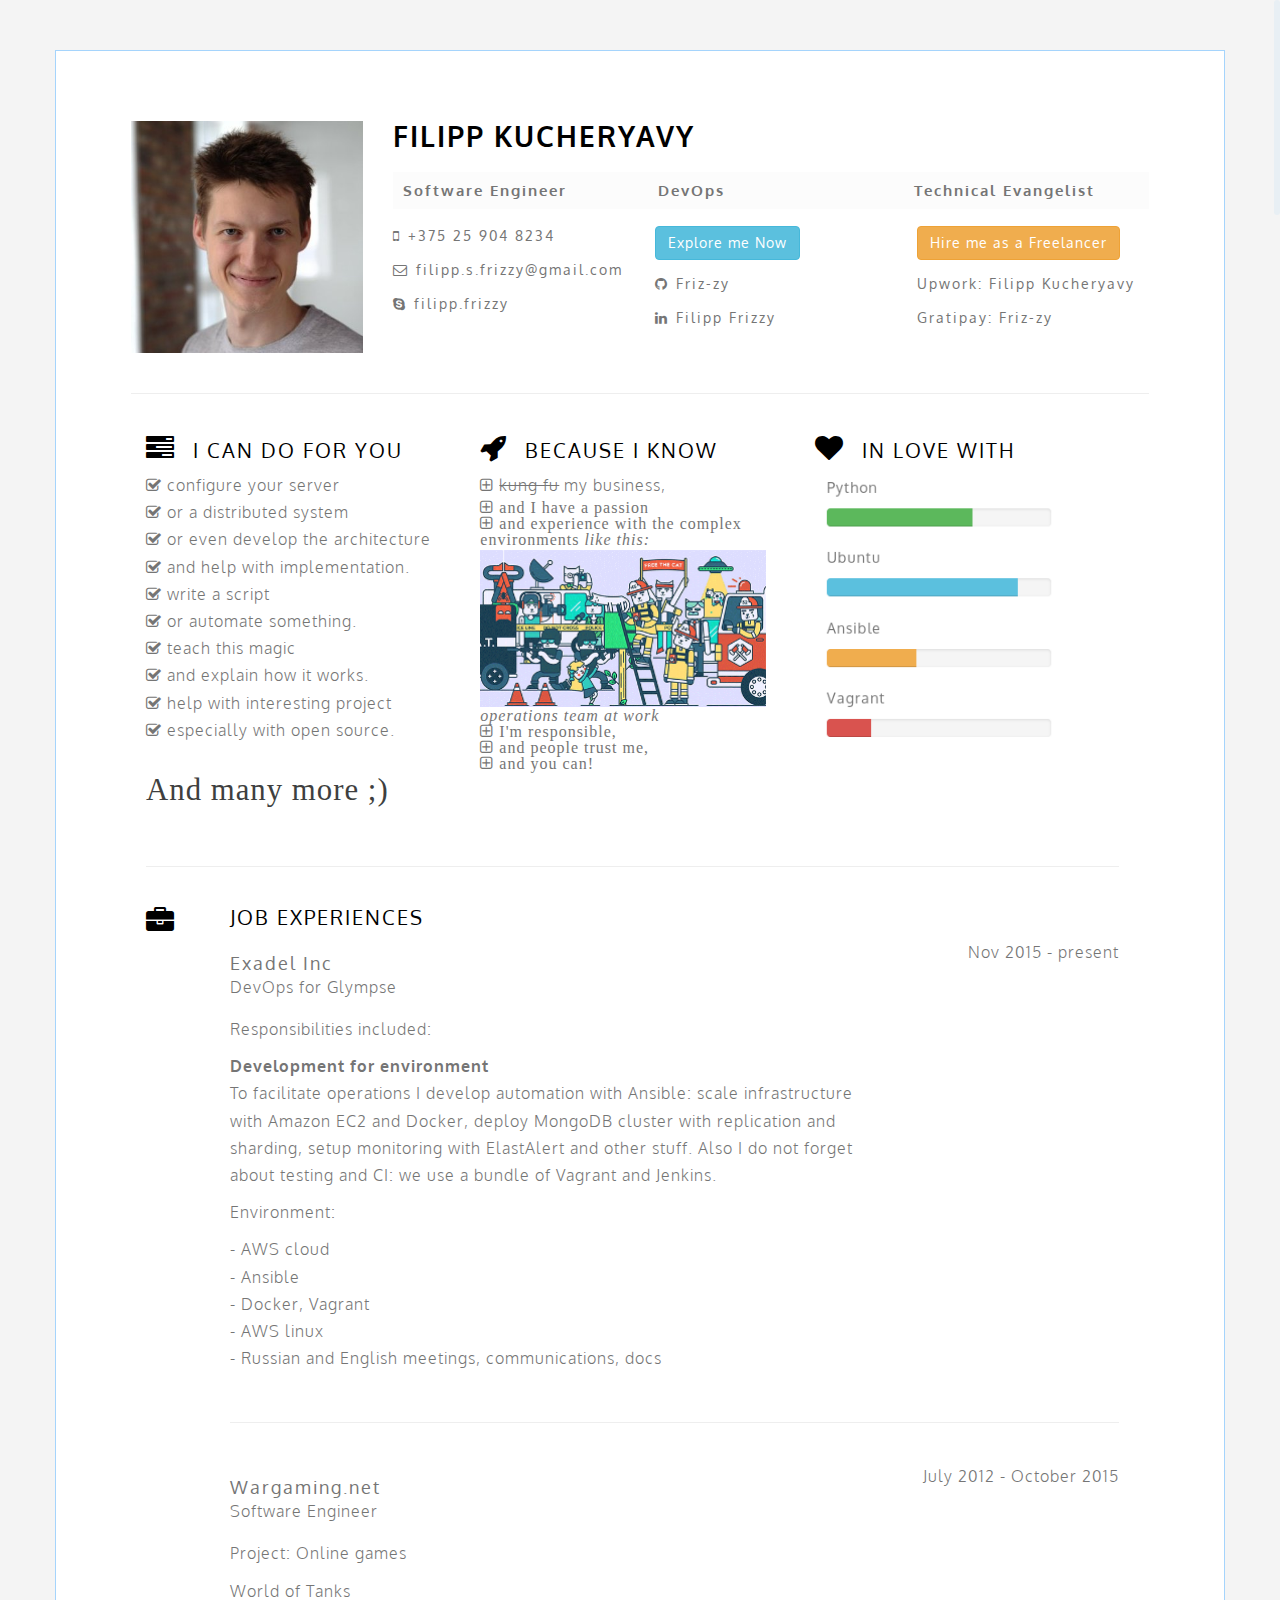
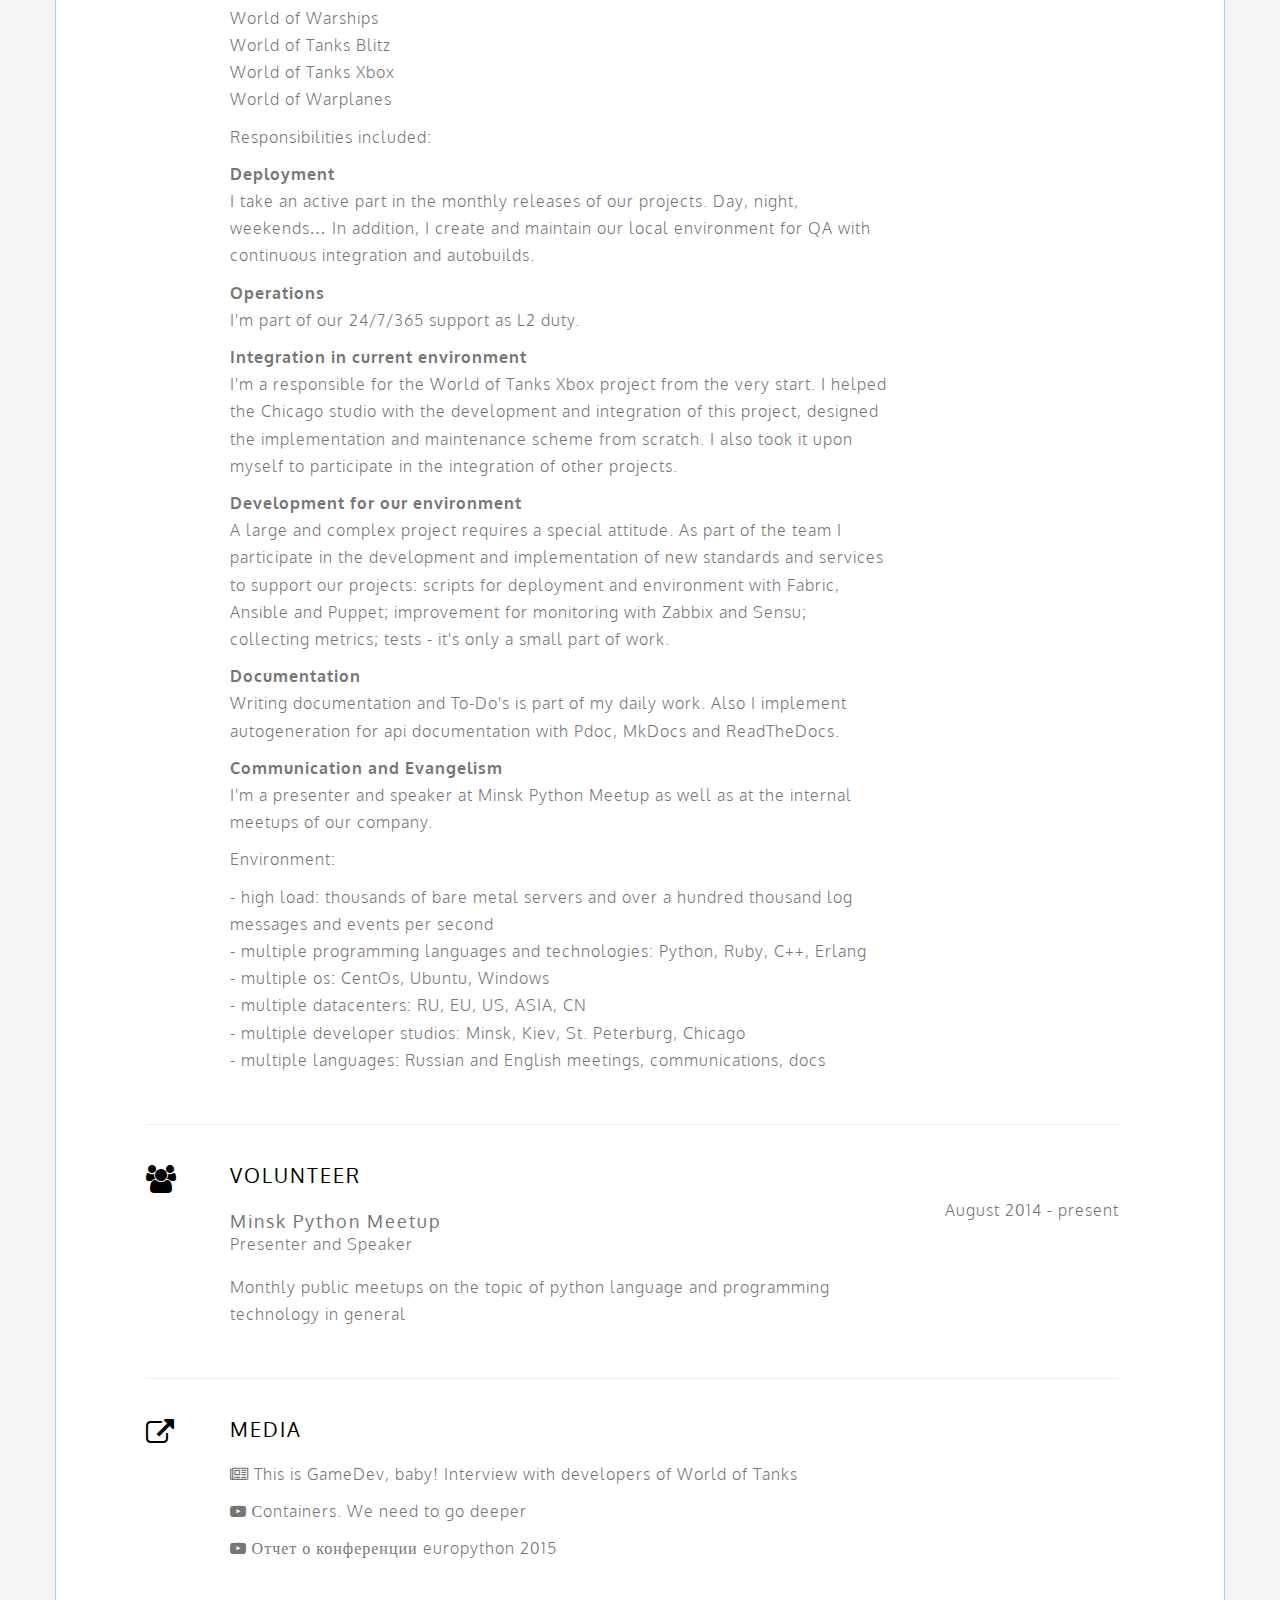
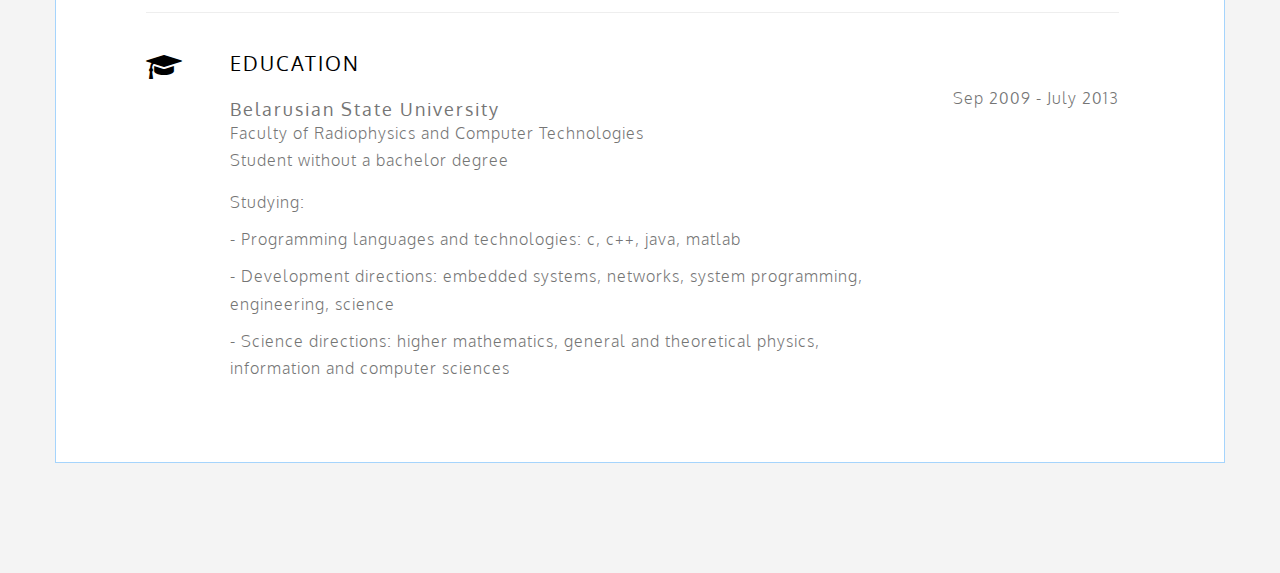
==== frizzy.info/pdf.html @ 8bf0781c "add src for cv-site" ====
<!DOCTYPE html>
<html lang="">


<head>
    <meta charset="UTF-8">
    <meta name="viewport" content="width=device-width, initial-scale=1.0">

    <!-- ===========================
    THEME INFO
    =========================== -->
    <meta name="description" content="Filipp Kucheryavy - DevOps - CV">
    <meta name="keywords" content="devops, software engineer, python, ansible, ubuntu, Filipp Kucheryavy, Filipp Frizzy">
    <meta name="author" content="Filipp Kucheryavy">

    <!-- ===========================
    SITE TITLE
    =========================== -->
    <title>Filipp Kucheryavy - DevOps</title>

    <!-- ===========================
    FAVICONS
    =========================== -->
    <link rel="icon" href="img/favicon.png">

    <!-- ===========================
    STYLESHEETS
    =========================== -->
    <link rel="stylesheet" href="css/bootstrap.min.css">
    <link rel="stylesheet" href="css/style.css">
    <link rel="stylesheet" href="css/responsive.css">

    <!-- ===========================
    FONT & ICONS
    =========================== -->
    <link href='https://fonts.googleapis.com/css?family=Oxygen' rel='stylesheet' type='text/css'>
    <link href="https://maxcdn.bootstrapcdn.com/font-awesome/4.2.0/css/font-awesome.min.css" rel="stylesheet">


    <!--[if IE]>
        <script src="https://cdn.jsdelivr.net/html5shiv/3.7.2/html5shiv.min.js"></script>
        <script src="https://cdn.jsdelivr.net/respond/1.4.2/respond.min.js"></script>
    <![endif]-->
</head>

<body>
    <div class="container">
        <!-- ===========================
        HEADER
        ============================ -->
        <div id="header" class="row">
            <div class="col-sm-3">
                <img src="img/filippfrizzy.jpg" alt="">
            </div>
            <!-- photo end-->

            <div class="col-sm-9">
                <div class="cv-title">
                    <div class="row">
                        <div class="col-sm-7">
                            <h1>Filipp Kucheryavy</h1>
                        </div>
                    </div>
                    <h2><div class="row">
                        <div class="col-sm-4">
                            Software Engineer
                        </div><!-- profession 1st col end-->
                        <div class="col-sm-4">
                            DevOps
                        </div><!-- profession 2st col end-->
                        <div class="col-sm-4">
                            Technical Evangelist
                        </div><!-- profession 3st col end-->
                    </div></h2><!-- Profession end-->
                </div><!-- Title end-->

                <!-- ===========================
                SOCIAL & CONTACT
                ============================ -->
                <div class="row">
                    <div class="col-sm-4">
                        <ul class="list-unstyled">
                            <li><span class="social fa fa-mobile-phone"></span>+375 25 904 8234
                            </li>
                            <li><span class="social fa fa-envelope-o"></span>filipp.s.frizzy@gmail.com
                            </li>
                            <li><span class="social fa fa-skype"></span>filipp.frizzy
                            </li>
                        </ul>
                    </div><!-- social 1st col end-->

                    <div class="col-sm-4">
                        <ul class="list-unstyled">
                            <li><a class="btn btn-info">Explore me Now</a></li>
                            <li><span class="social fa fa-github"></span>Friz-zy
                            </li>
                            <li><span class="social fa fa-linkedin"></span>Filipp Frizzy
                            </li>
                        </ul>
                    </div><!-- social 2nd col end-->

                    <div class="col-sm-4">
                        <ul class="list-unstyled">
                            <li><a class="btn btn-warning">Hire me as a Freelancer</a></li>
                            <li>Upwork: Filipp Kucheryavy
                            </li>
                            <li>Gratipay: Friz-zy
                            </li>
                        </ul>
                    </div><!-- social 3rd col end-->
                </div><!-- header social end-->
            </div><!-- header right end-->
        </div><!-- header end-->

        <hr class="firsthr">

        <!-- ===========================
        BODY
        ============================ -->
        <div class="col-md-12 mainleft">
            <div id="statement" class="row mobmid">

                <div class="col-sm-4">
                    <h3><span class="secicon fa fa-tasks"></span> I can do for You</h3>
                    <p><span class="fa fa-check-square-o"></span> configure your server<br>
                       <span class="fa fa-check-square-o"></span> or a distributed system<br>
                       <span class="fa fa-check-square-o"></span> or even develop the architecture<br>
                       <span class="fa fa-check-square-o"></span> and help with implementation.<br>
                       <span class="fa fa-check-square-o"></span> write a script<br>
                       <span class="fa fa-check-square-o"></span> or automate something.<br>
                       <span class="fa fa-check-square-o"></span> teach this magic<br>
                       <span class="fa fa-check-square-o"></span> and explain how it works.<br>
                       <span class="fa fa-check-square-o"></span> help with interesting project<br>
                       <span class="fa fa-check-square-o"></span> especially with open source.<br>
                    </p>

                    <p class="signature">And many more ;)</p>
                </div><!--info end-->
                <div class="col-sm-4">
                    <h3><span class="secicon fa fa-rocket"></span> Because I know</h3>
                    <p><span class="fa fa-plus-square-o"></span> <s>kung fu</s> my business,<br>
                    <span class="fa fa-plus-square-o"> and I have a passion<br>
                    <span class="fa fa-plus-square-o"> and experience with the
                    complex environments <i>like this:</i><br>
                    <img src="img/support.png" height="160" alt="superhero"><br>
                    <i>operations team at work</i><br>
                    <span class="fa fa-plus-square-o"></span> I'm responsible,<br>
                    <span class="fa fa-plus-square-o"></span> and people trust me,<br>
                    <span class="fa fa-plus-square-o"></span> and you can!</p>

                </div><!--strengths end-->

                <div class="col-md-4 mainright">
                <div class="row">

                    <div class="col-sm-11 col-md-10">
                        <h3 class="mobmid"><span class="secicon fa fa-heart"></span> In love with</h3>
                        <img src="img/love.png">
                    </div><!--info end-->
                </div><!--tech skills end-->
                </div><!--right end-->
            </div><!--personal statement end-->

            <hr>

            <!-- ===========================
            JOB EXPERIENCES
            ============================ -->
            <div id="job" class="row mobmid">
                <div class="col-sm-1">
                    <span class="secicon fa fa-briefcase"></span>
                </div><!--icon end-->

                <div class="col-sm-11">
                    <h3>Job Experiences</h3>

                    <div class="row">
                        <div class="col-md-9">
                            <h4>Exadel Inc</h4>
                            <p class="sub">DevOps for Glympse</p>

                                <p>Responsibilities included:</p>

                                <p>
                                    <b>Development for environment</b><br>
                                    To facilitate operations I develop automation with Ansible: scale infrastructure with Amazon EC2 and Docker, deploy MongoDB cluster with replication and sharding, setup monitoring with ElastAlert and other stuff. Also I do not forget about testing and CI: we use a bundle of Vagrant and Jenkins.
                                </p>

                                <p>Environment:</p>
                                <p>
                                    - AWS cloud<br>
                                    - Ansible<br>
                                    - Docker, Vagrant<br>
                                    - AWS linux<br>
                                    - Russian and English meetings, communications, docs<br>
                                </p>
                        </div>

                        <div class="year col-md-3">
                            <p>Nov 2015 - present</p>
                        </div>
                    </div><!--Job 1 end-->
                    
                    <hr>
                    
                    <div class="row">
                        <div class="col-md-9">
                            <h4>Wargaming.net</h4>
                            <p class="sub">Software Engineer</p>

                            <p>Project: Online games</p>
                                <p>
                                    World of Tanks<br>
                                    World of Warships<br>
                                    World of Tanks Blitz<br>
                                    World of Tanks Xbox<br>
                                    World of Warplanes<br>
                                </p>

                                <p>Responsibilities included:</p>
                                <p>
                                    <b>Deployment</b><br>
                                    I take an active part in the monthly releases of our projects. Day, night, weekends… In addition, I create and maintain our local environment for QA with continuous integration and autobuilds.
                                </p>
                                <p>
                                    <b>Operations</b><br>
                                    I'm part of our 24/7/365 support as L2 duty.
                                </p>
                                <p>
                                    <b>Integration in current environment</b><br>
                                    I'm a responsible for the World of Tanks Xbox project from the very start. I helped the Chicago studio with the development and integration of this project, designed the implementation and maintenance scheme from scratch. I also took it upon myself to participate in the integration of other projects.
                                </p>
                                <p>
                                    <b>Development for our environment</b><br>
                                    A large and complex project requires a special attitude. As part of the team I participate in the development and implementation of new standards and services to support our projects: scripts for deployment and environment with Fabric, Ansible and Puppet; improvement for monitoring with Zabbix and Sensu; collecting metrics; tests - it's only a small part of work.
                                </p>
                                <p>
                                    <b>Documentation</b><br>
                                    Writing documentation and To-Do's is part of my daily work. Also I implement autogeneration for api documentation with Pdoc, MkDocs and ReadTheDocs.
                                </p>
                                <p>
                                    <b>Communication and Evangelism</b><br>
                                    I'm a presenter and speaker at Minsk Python Meetup as well as at the internal meetups of our company.
                                </p>

                                <p>Environment:</p>
                                <p>
                                    - high load: thousands of bare metal servers and over a hundred thousand log messages and events per second<br>
                                    - multiple programming languages and technologies: Python, Ruby, C++, Erlang<br>
                                    - multiple os: CentOs, Ubuntu, Windows<br>
                                    - multiple datacenters: RU, EU, US, ASIA, CN<br>
                                    - multiple developer studios: Minsk, Kiev, St. Peterburg, Chicago<br>
                                    - multiple languages: Russian and English meetings, communications, docs<br>
                                </p>
                        </div>

                        <div class="year col-md-3">
                            <p>July 2012 - October 2015</p>
                        </div>
                    </div><!--Job 2 end-->

                </div><!--Job experiences end-->
            </div><!--Job experiences end-->

            <hr>
            
            <div id="volunteer" class="row mobmid">
                <div class="col-sm-1">
                    <span class="secicon fa fa-group"></span>
                </div><!--icon end-->

                <div class="col-sm-11">
                    <h3>Volunteer</h3>

                    <div class="row">
                        <div class="col-md-9">
                            <h4>Minsk Python Meetup</h4>
                            <p class="sub">Presenter and Speaker
                            </p>
                            <p>Monthly public meetups on the topic of python language and programming technology in general</p>
                        </div>

                        <div class="year col-md-3">
                            <p>August 2014 - present</p>
                        </div>
                    </div><!--Volunteer 1 end-->

                </div>
            </div><!--Volunteer end-->

            <hr>
            
            <div id="media" class="row mobmid">
                <div class="col-sm-1">
                    <span class="secicon fa fa-external-link"></span>
                </div><!--icon end-->

                <div class="col-sm-11">
                    <h3>Media</h3>

                    <div class="row">
                        <div class="col-md-9">
                            <p>
                                <p><span class="fa fa-newspaper-o"></span> This is GameDev, baby! Interview with developers of World of Tanks</p>
                                <p><span class="fa fa-youtube-play"></span> Сontainers. We need to go deeper</p>
                                <p><span class="fa fa-youtube-play"></span> Отчет о конференции europython 2015</p>
                            </p>
                        </div>

                    </div><!--Media 1 end-->

                </div>
            </div><!--Media end-->

            <hr>
            
            <div id="education" class="row mobmid">
                <div class="col-sm-1">
                    <span class="secicon fa fa-graduation-cap"></span>
                </div><!--icon end-->

                <div class="col-sm-11">
                    <h3>Education</h3>

                    <div class="row">
                        <div class="col-md-9">
                            <h4>Belarusian State University</h4>
                            <p class="sub">Faculty of Radiophysics and Computer Technologies<br>
                            Student without a bachelor degree</p>
                            <p>Studying:
                                <p>- Programming languages and technologies: c, c++, java, matlab</p>
                                <p>- Development directions: embedded systems, networks, system programming, engineering, science</p>
                                <p>- Science directions: higher mathematics, general and theoretical physics, information and computer sciences</p>
                            </p>
                        </div>

                        <div class="year col-md-3">
                            <p>Sep 2009 - July 2013</p>
                        </div>
                    </div><!--Education & Certification 1 end-->

                </div>
            </div><!--Education & Certifications end-->
            
        </div><!--left end-->
    </div><!--container end-->

    <!-- ===========================
    FOOTER
    =========================== -->


    <!--necessary scripts and plugins-->
    <script src="js/jquery.min.js"></script>
    <script src="js/bootstrap.min.js"></script>
    <script src="js/jquery.nicescroll.min.js"></script>
    <script src="js/evenfly.js"></script>
</body>

</html>
---- frizzy.info/css/style.css ----
body {
    background: #f4f4f4;
    color: #757575;
    font-family: 'Oxygen';
    letter-spacing: 2px;
    padding-bottom: 60px;
}

.container {
    background: #fff;
    padding: 70px 75px;
    margin: 50px auto;
    border: 1px solid #a5d4fc;
}

img {
    max-width: 100%
}

hr {
    margin: 40px 0;
}

h1 {
    font-size: 2em;
    font-weight: bolder;
    text-transform: uppercase;
    color: #000;
    margin: 0;
}

h2 {
    font-size: 1.1em;
    font-weight: bolder;
    background: #fcfcfc;
    padding: 10px;
}

h3 {
    font-size: 1.4em;
    text-transform: uppercase;
    color: #000;
    margin-top: 0;
}

h4 {
    margin: 15px 0 0;
}

p,
a {
    line-height: 1.7em;
    font-weight: lighter;
    letter-spacing: 1px;
    font-size: 16px;
}

br {
    line-height: 1.5em;
}

li {
    padding: 7px 0;
}

.dl-share .btn {
    min-width: 120px;
}

.signature {
    font-family: 'Kristi', cursive;
    color: #3e3f40;
    font-size: 2.2em;
    margin-top: 20px;
}

.social {
    margin-right: 7px;
}

.btn .fa {
    margin-right: 10px;
}

.secicon.fa {
    font-size: 28px;
    color: #000;
    margin-right: 10px;
}

.sub {
    margin-bottom: 15px;
}

.award {
    padding-top: 20px;
}

blockquote {
    font-size: 1em;
    padding: 0 15px;
    margin: 30px 0;
}

.mainleft {
    padding-right: 30px;
}

.testimonials img {
    width: 60px;
    height: 60px;
    border-radius: 50%;
    float: left;
    margin-right: 15px;
    margin-top: -10px;
    border: 1px solid #ededed;
}

.year,
.share {
    text-align: right;
}

footer p,
footer a {
    font-size: 13px;
}
---- frizzy.info/css/responsive.css ----
@media only screen and (max-width: 980px) {
    .dl-share {
        display: none;
    }
    
    .year {
        text-align: left;
    }
}

@media only screen and (max-width: 800px) {
    body {
        padding-bottom: 10px;
    }
    .container {
        margin-top: 10px;
        margin-bottom: 30px;
    }
}

@media only screen and (max-width: 640px) {
    .container {
        padding: 20px;
    }
    h1 {
        margin-top: 20px;
    }
    .propic {
        border-radius: 0;
    }
    .list-unstyled li {
        border-bottom: 1px solid #efefef;
        padding: 15px 0;
    }
    .firsthr {
        visibility: hidden;
    }
    .secicon.fa {
        margin: 10px 0;
    }
    .year,
    .mobmid {
        text-align: center;
    }
}

@media only screen and (width: 480px) {
    footer{
        padding: 0 100px;
    }
}

@media only screen and (max-width: 360px) {
    footer{
        padding: 0 15px;
    }
}
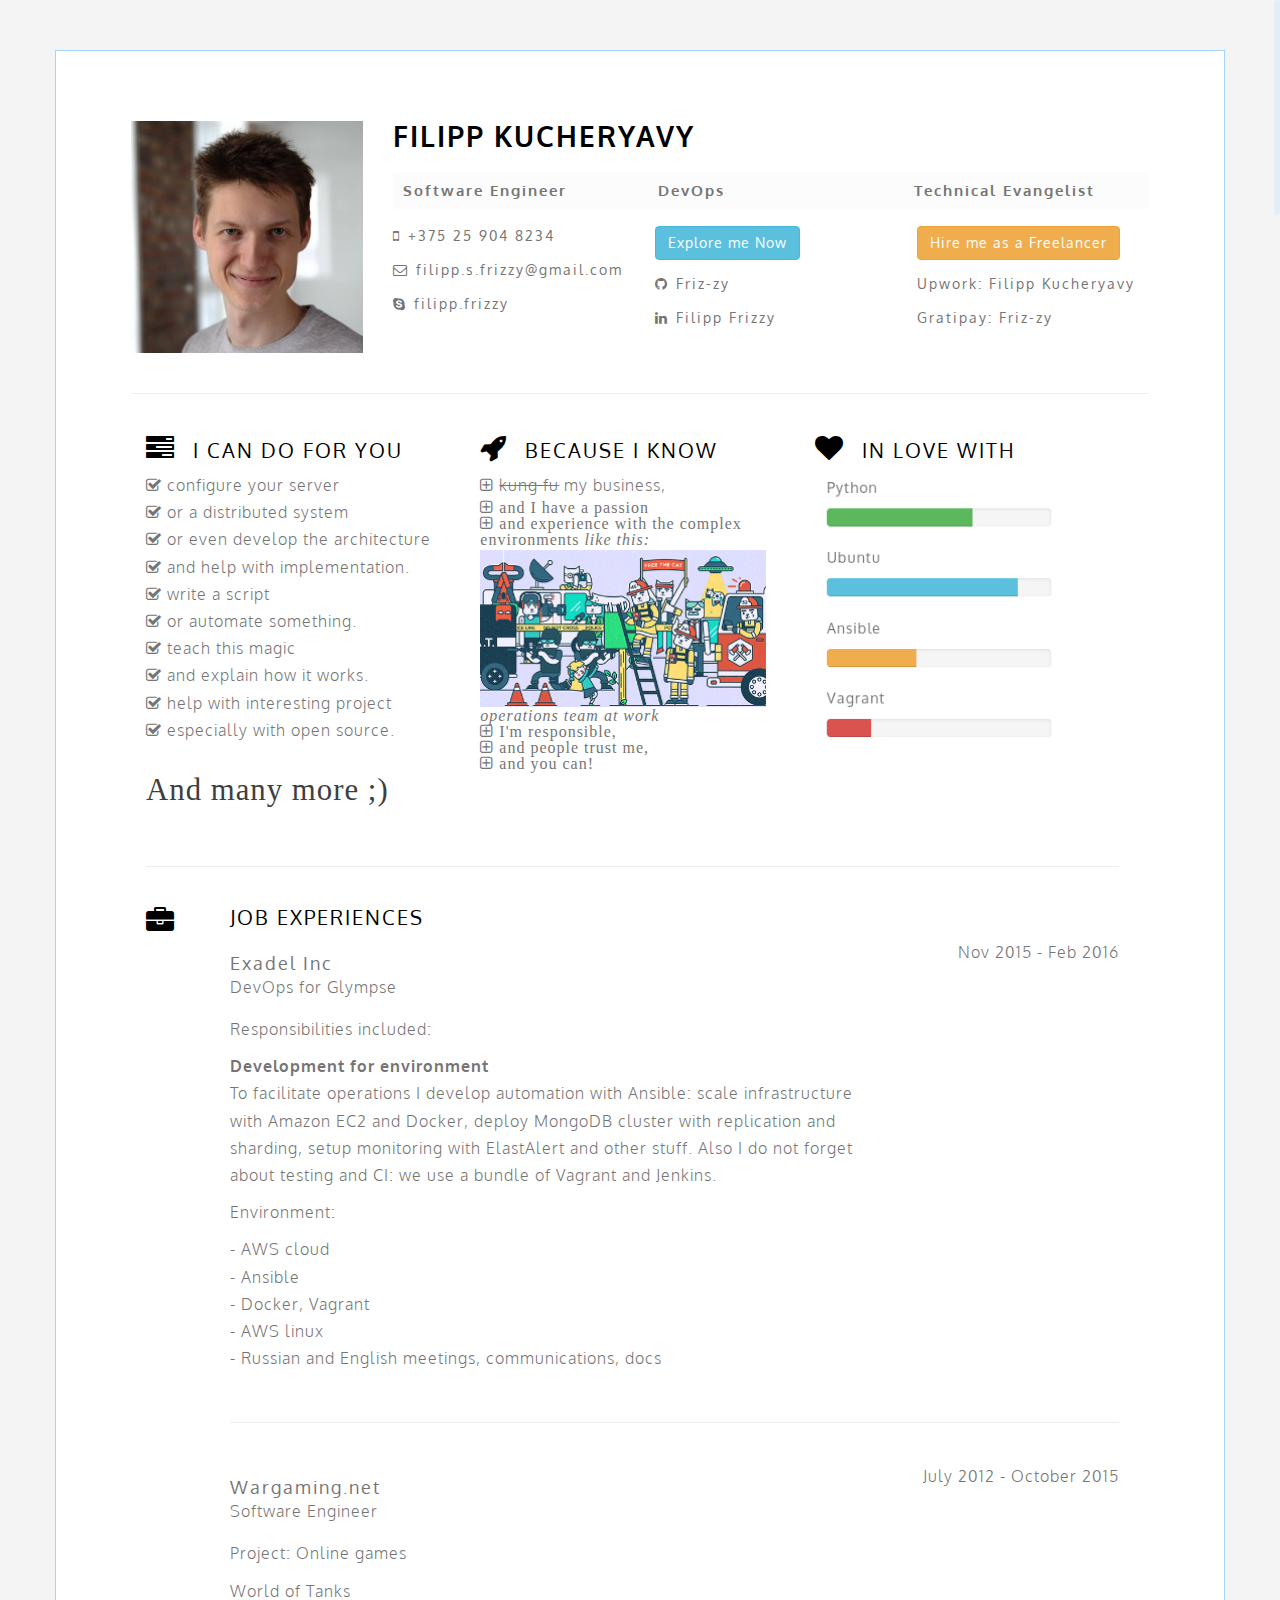
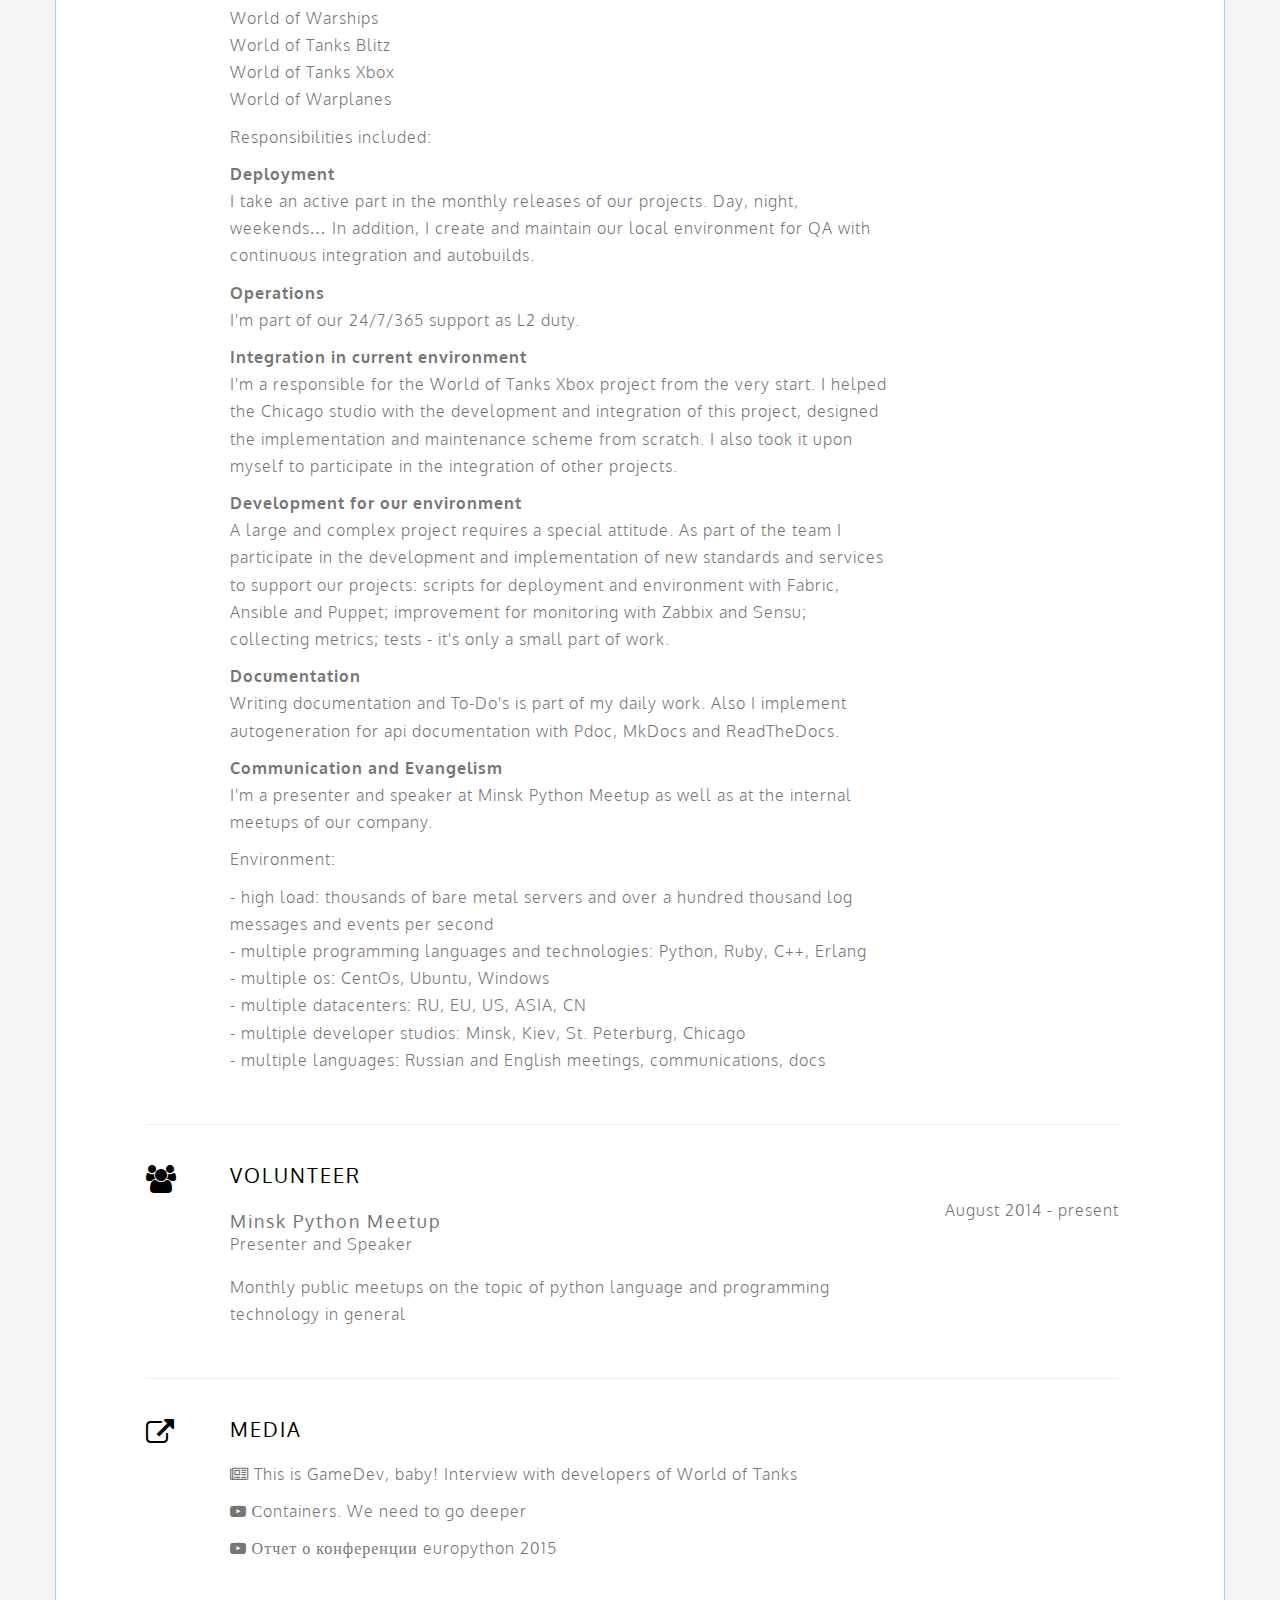
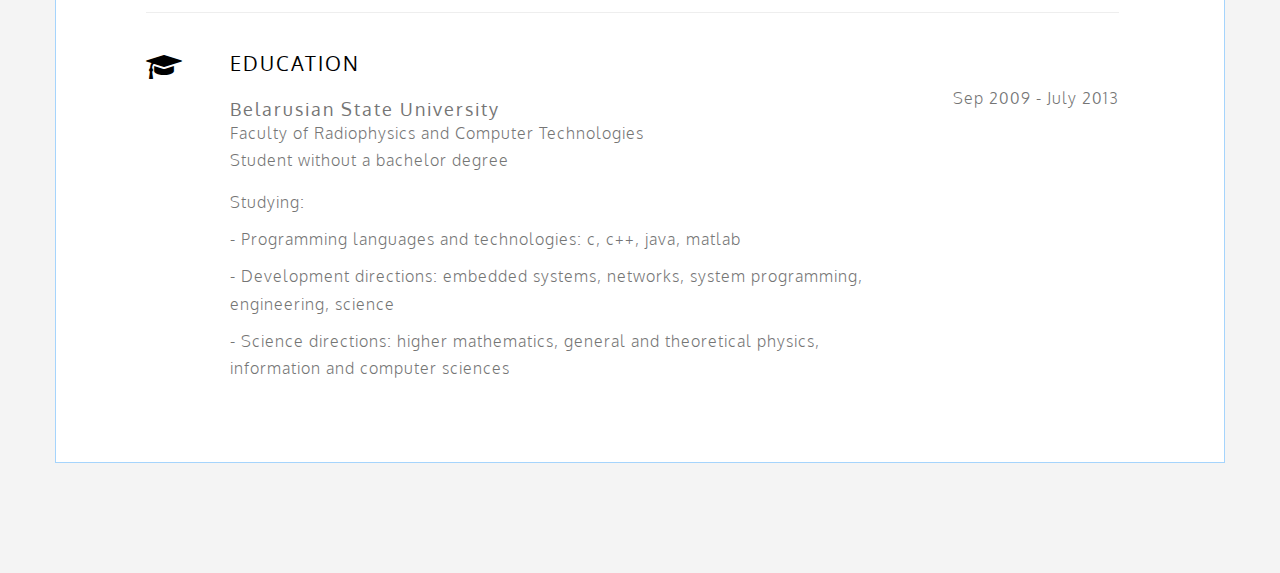
==== commit d7a25fee: "up cv as I leave Exadel" ====
--- a/frizzy.info/pdf.html
+++ b/frizzy.info/pdf.html
@@ -197,7 +197,7 @@
                         </div>
 
                         <div class="year col-md-3">
-                            <p>Nov 2015 - present</p>
+                            <p>Nov 2015 - Feb 2016</p>
                         </div>
                     </div><!--Job 1 end-->
                     
@@ -357,4 +357,4 @@
     <script src="js/evenfly.js"></script>
 </body>
 
-</html>+</html>
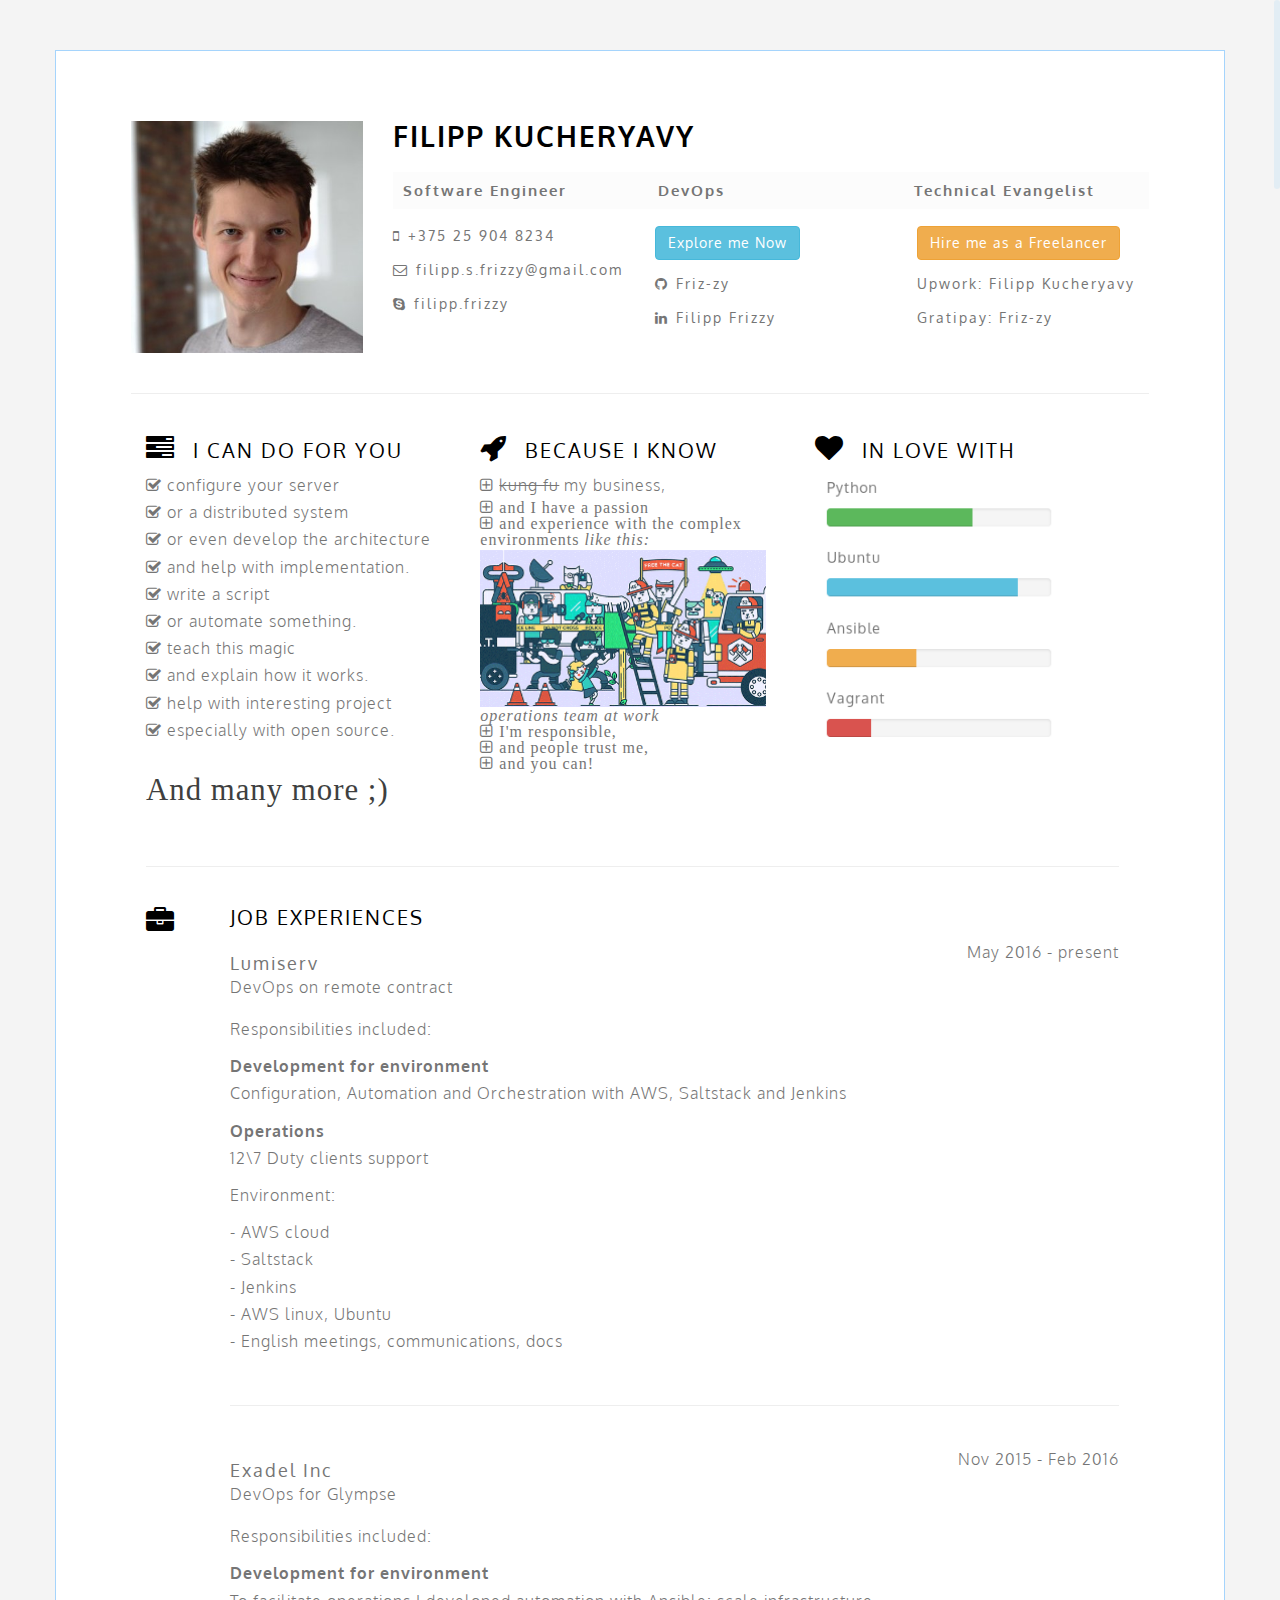
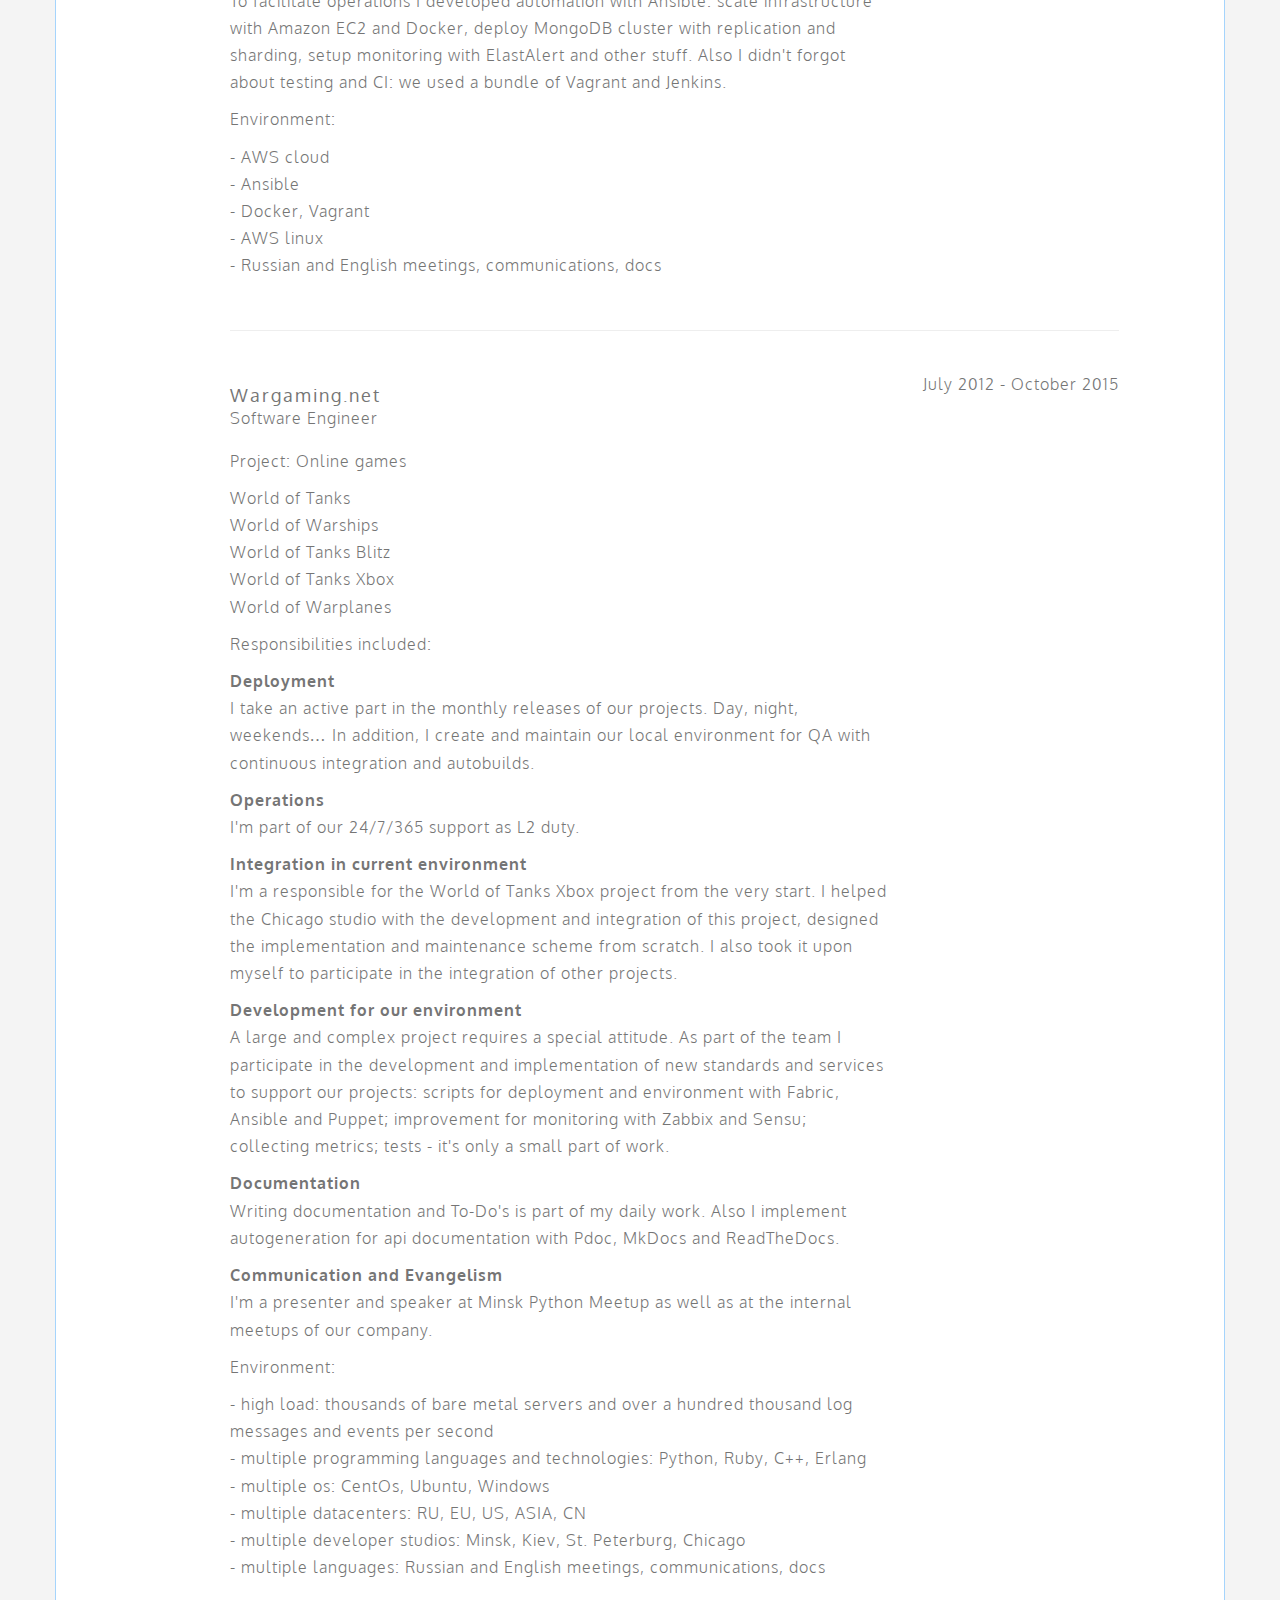
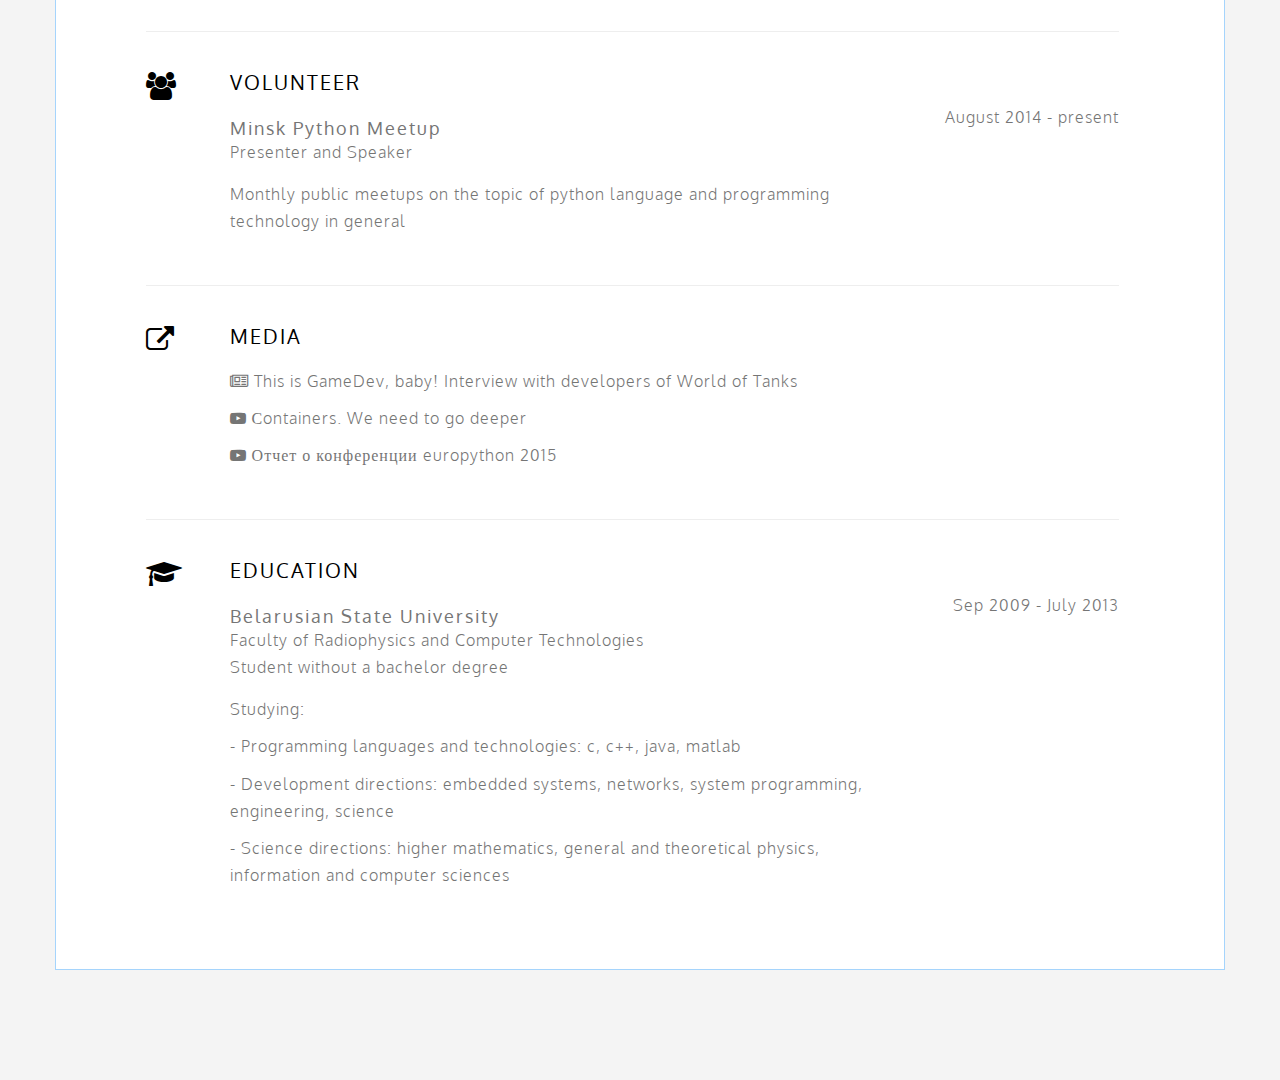
==== commit 5a6c3cb2: "up CV" ====
--- a/frizzy.info/pdf.html
+++ b/frizzy.info/pdf.html
@@ -176,6 +176,37 @@
 
                     <div class="row">
                         <div class="col-md-9">
+                            <h4>Lumiserv</h4>
+                            <p class="sub">DevOps on remote contract</p>
+
+                                <p>Responsibilities included:</p>
+
+                                <p><b>Development for environment</b><br>
+                                Configuration, Automation and Orchestration with AWS, Saltstack and Jenkins
+                                </p>
+                                <p><b>Operations</b><br>
+                                12\7 Duty clients support
+                                </p>
+
+                                <p>Environment:</p>
+                                <p>
+                                    - AWS cloud<br>
+                                    - Saltstack<br>
+                                    - Jenkins<br>
+                                    - AWS linux, Ubuntu<br>
+                                    - English meetings, communications, docs<br>
+                                </p>
+                        </div>
+
+                        <div class="year col-md-3">
+                            <p>May 2016 - present</p>
+                        </div>
+                    </div><!--Job 1 end-->
+
+                    <hr>
+
+                    <div class="row">
+                        <div class="col-md-9">
                             <h4>Exadel Inc</h4>
                             <p class="sub">DevOps for Glympse</p>
 
@@ -183,7 +214,7 @@
 
                                 <p>
                                     <b>Development for environment</b><br>
-                                    To facilitate operations I develop automation with Ansible: scale infrastructure with Amazon EC2 and Docker, deploy MongoDB cluster with replication and sharding, setup monitoring with ElastAlert and other stuff. Also I do not forget about testing and CI: we use a bundle of Vagrant and Jenkins.
+                                    To facilitate operations I developed automation with Ansible: scale infrastructure with Amazon EC2 and Docker, deploy MongoDB cluster with replication and sharding, setup monitoring with ElastAlert and other stuff. Also I didn't forgot about testing and CI: we used a bundle of Vagrant and Jenkins.
                                 </p>
 
                                 <p>Environment:</p>
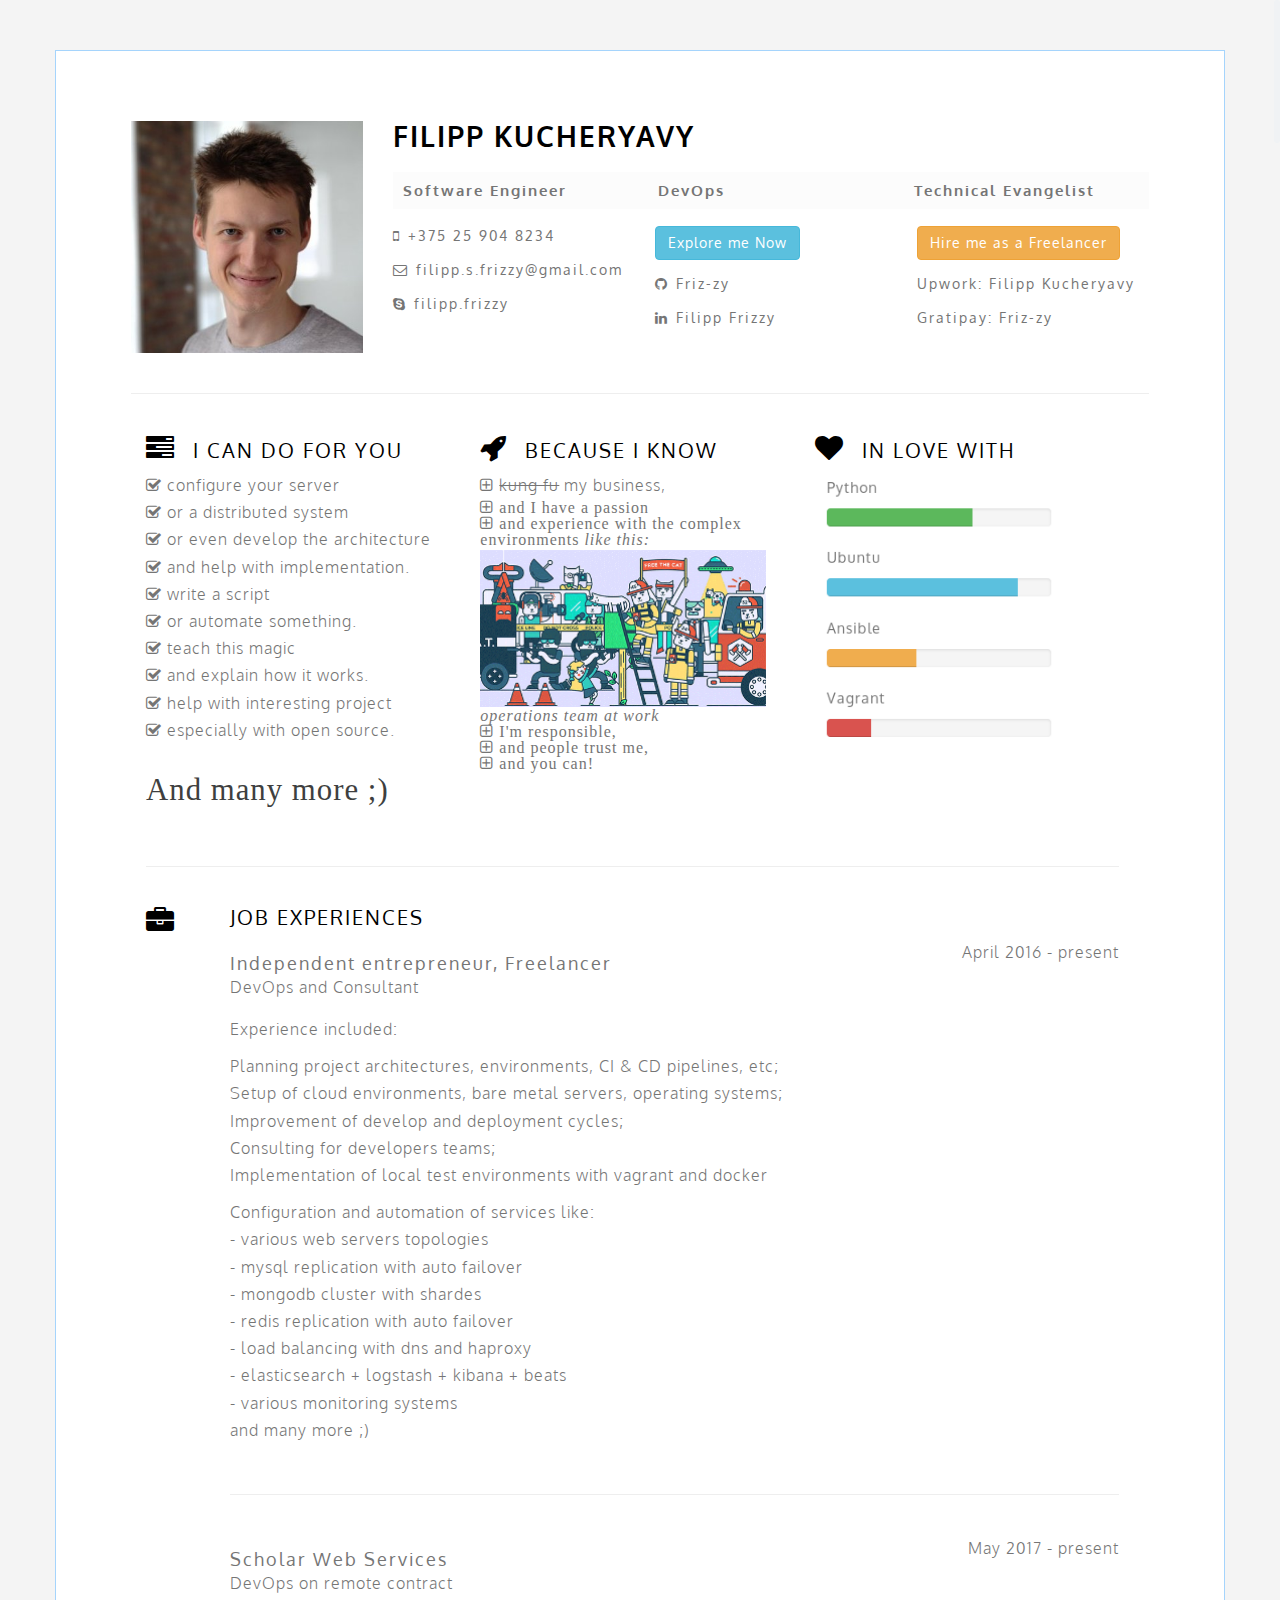
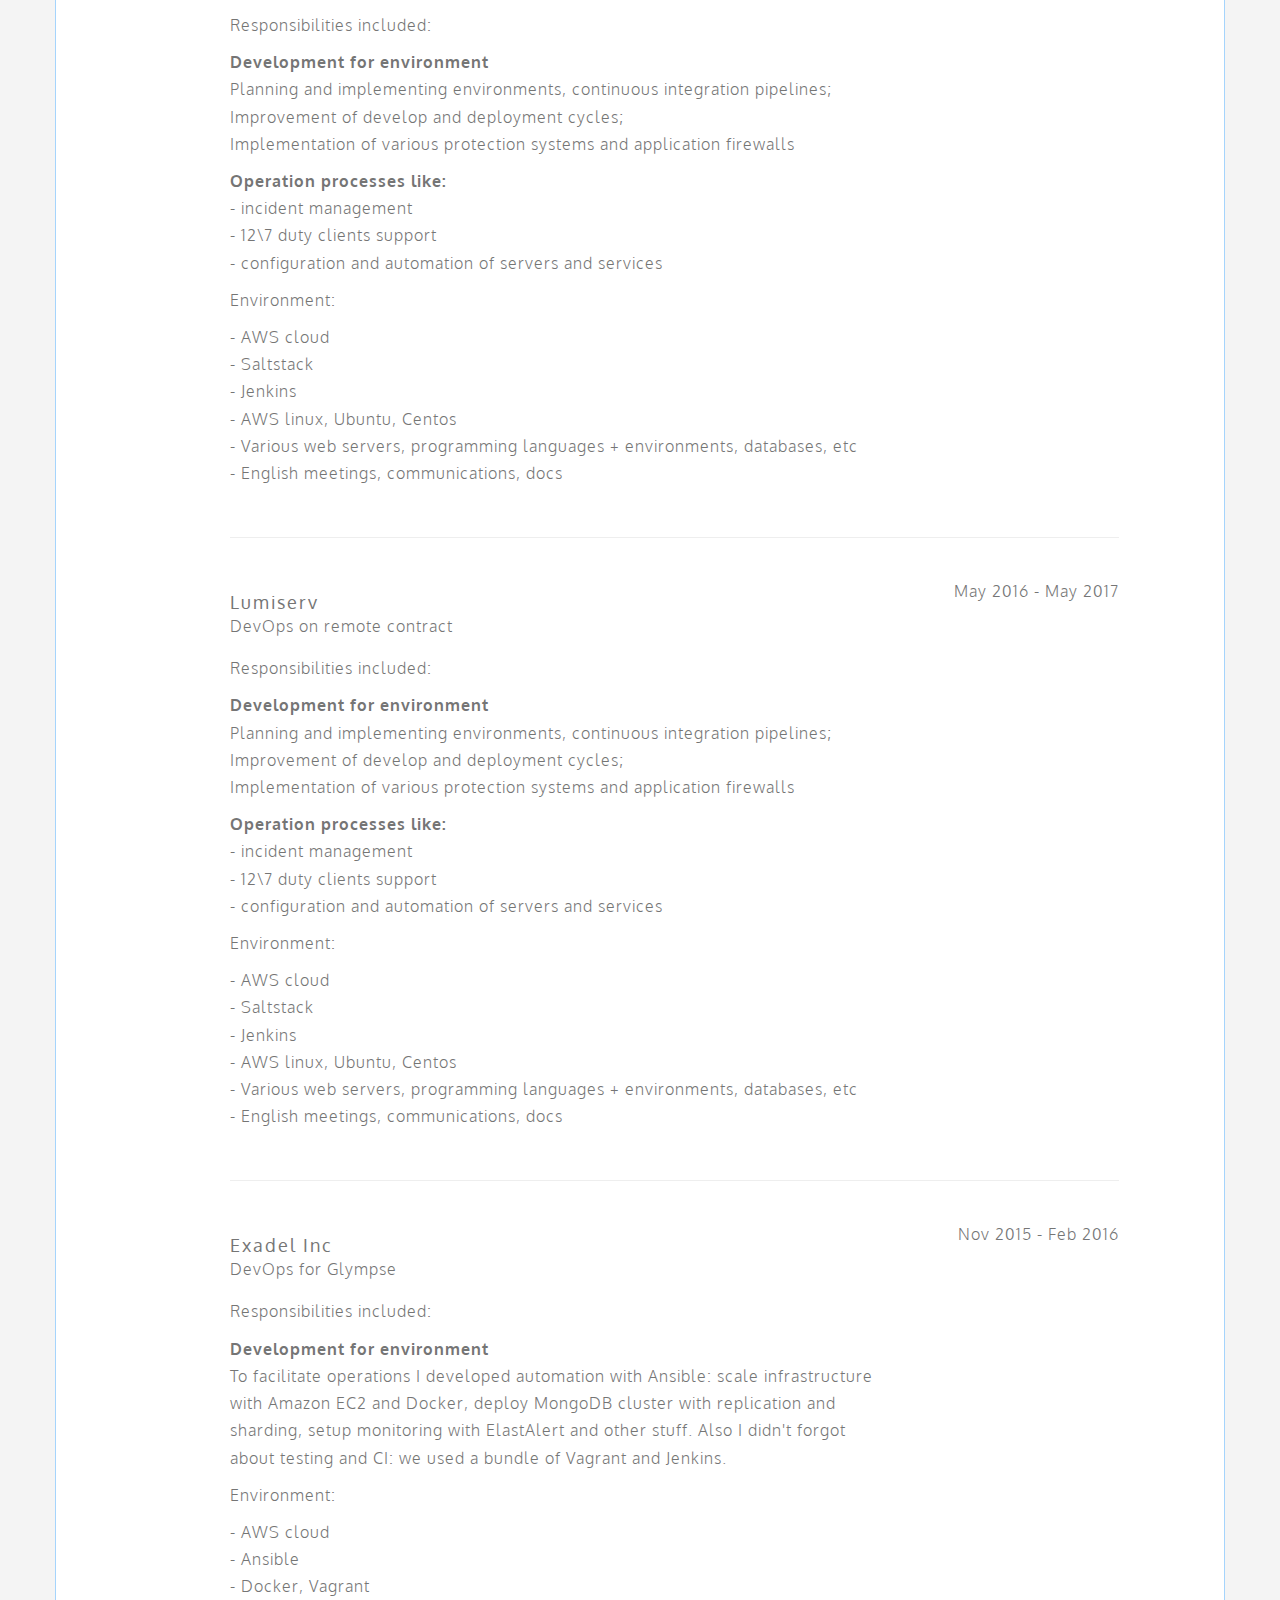
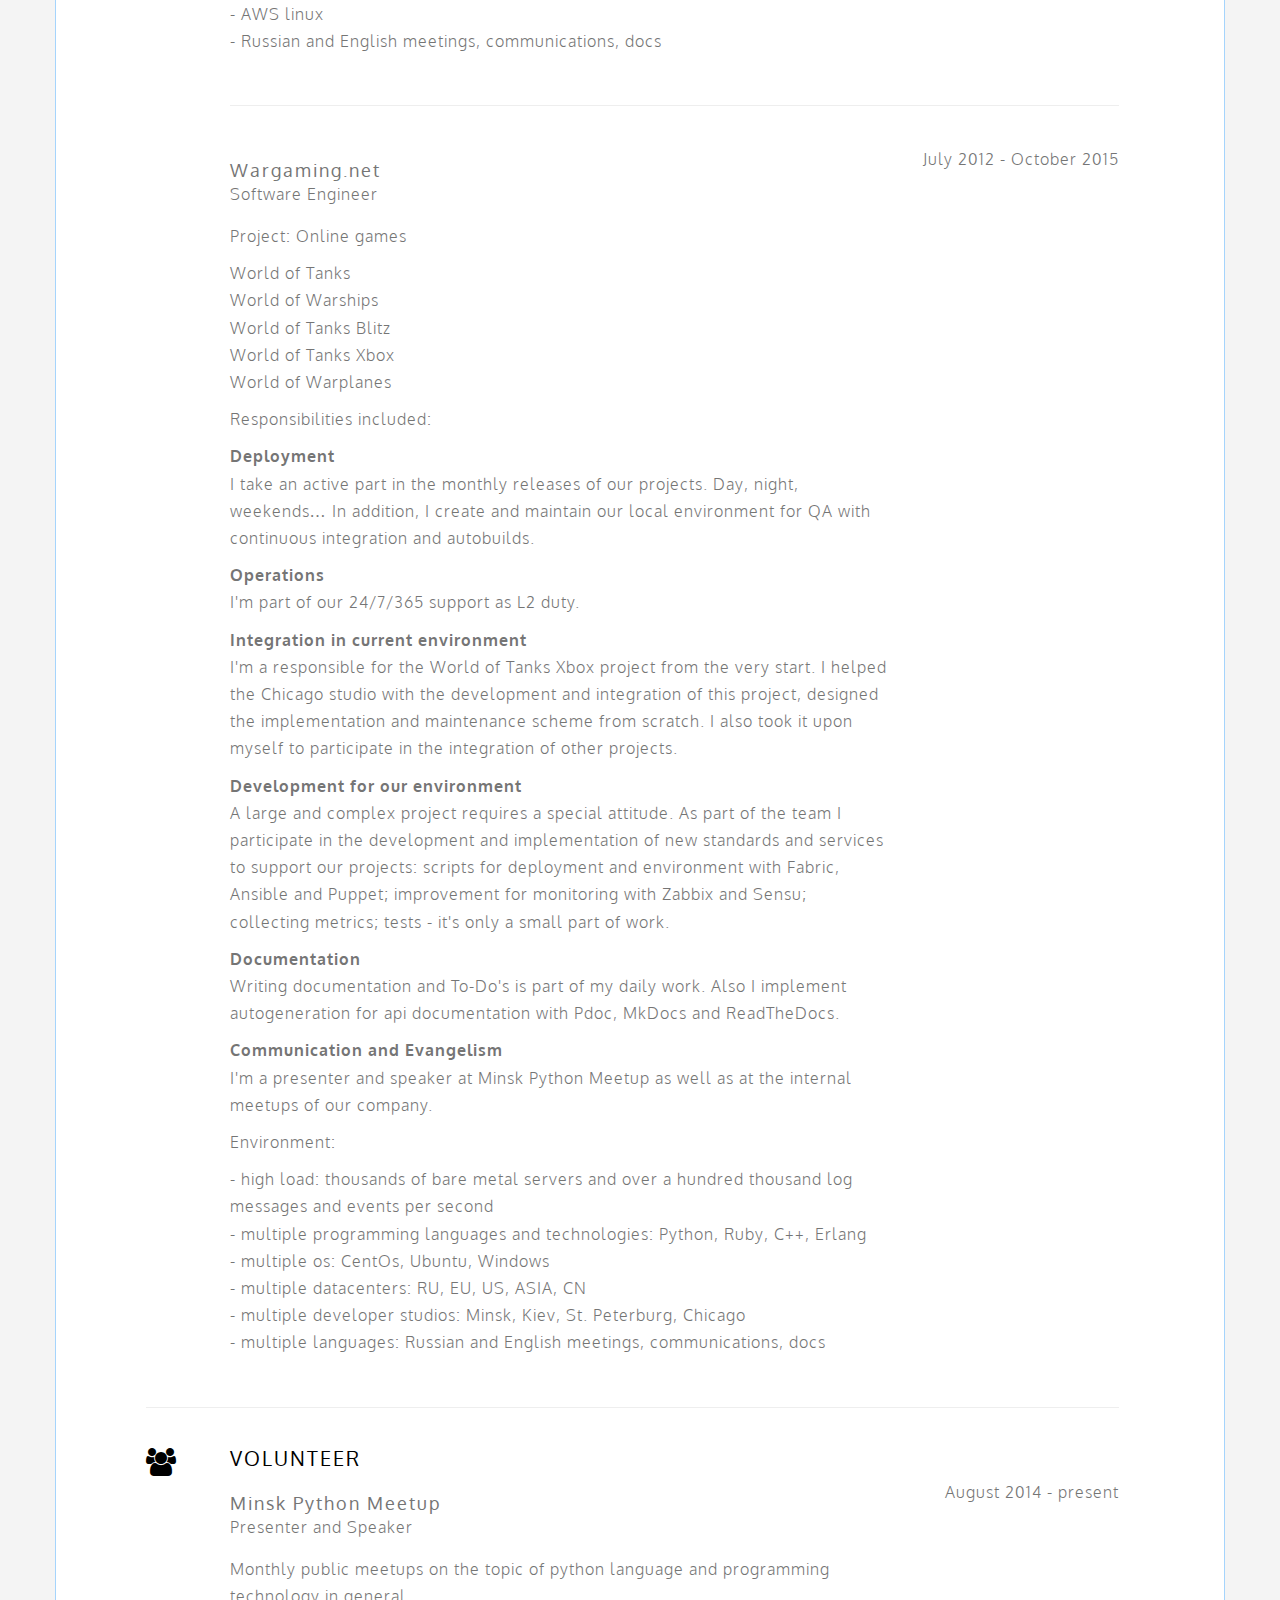
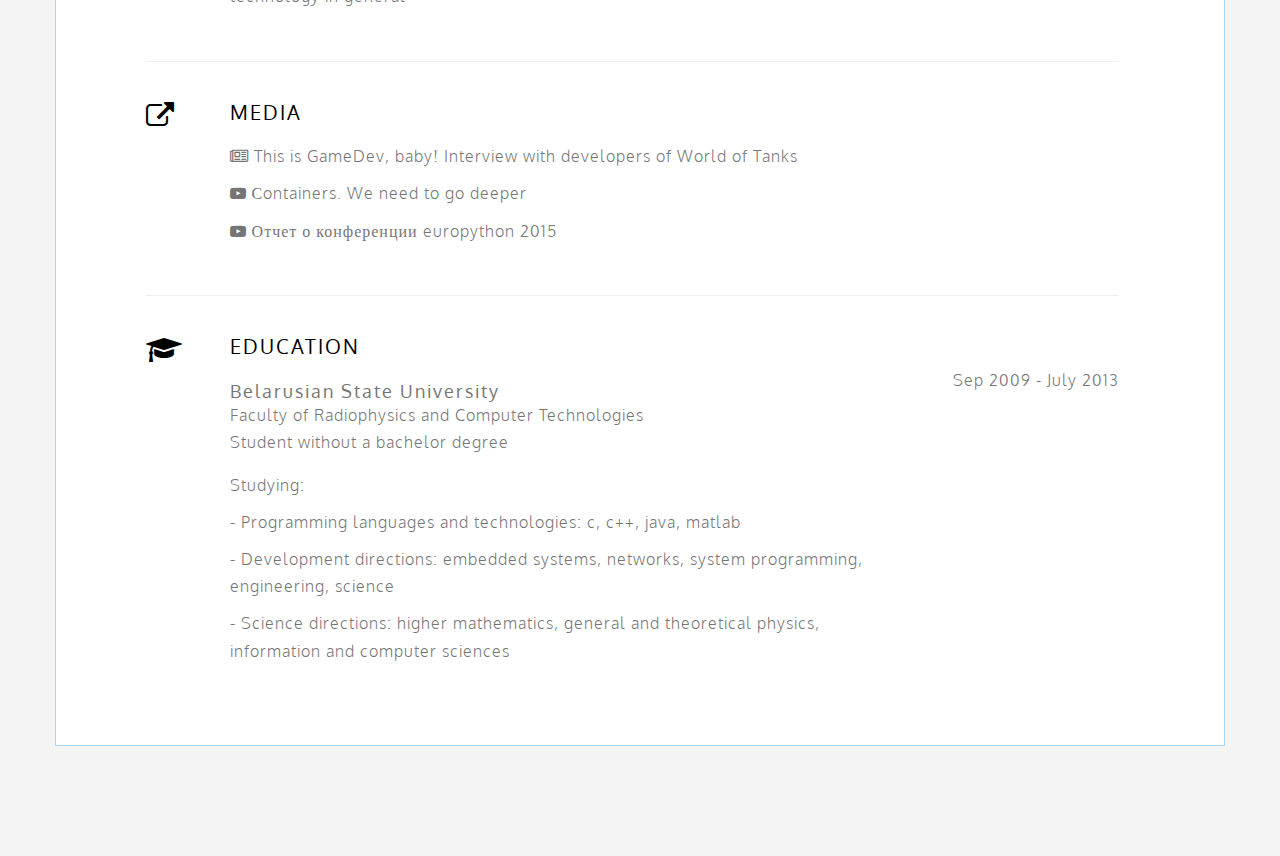
==== commit eb0259f2: "add scholar web services and freelance experience into CV" ====
--- a/frizzy.info/pdf.html
+++ b/frizzy.info/pdf.html
@@ -176,30 +176,101 @@
 
                     <div class="row">
                         <div class="col-md-9">
-                            <h4>Lumiserv</h4>
+                            <h4>Independent entrepreneur, Freelancer</h4>
+                            <p class="sub">DevOps and Consultant</p>
+
+                                <p>Experience included:</p>
+
+                                <p>Planning project architectures, environments, CI & CD pipelines, etc;<br>
+                                Setup of cloud environments, bare metal servers, operating systems;<br>
+                                Improvement of develop and deployment cycles;<br>
+                                Consulting for developers teams;<br>
+                                Implementation of local test environments with vagrant and docker
+                                </p>
+                                <p>Configuration and automation of services like:<br>
+                                - various web servers topologies<br>
+                                - mysql replication with auto failover<br>
+                                - mongodb cluster with shardes<br>
+                                - redis replication with auto failover<br>
+                                - load balancing with dns and haproxy<br>
+                                - elasticsearch + logstash + kibana + beats<br>
+                                - various monitoring systems<br>
+                                and many more ;)
+                                </p>
+                        </div>
+
+                        <div class="year col-md-3">
+                            <p>April 2016 - present</p>
+                        </div>
+                    </div><!--Job 1 end-->
+
+                    <hr>
+
+                    <div class="row">
+                        <div class="col-md-9">
+                            <h4>Scholar Web Services</h4>
                             <p class="sub">DevOps on remote contract</p>
 
                                 <p>Responsibilities included:</p>
 
                                 <p><b>Development for environment</b><br>
-                                Configuration, Automation and Orchestration with AWS, Saltstack and Jenkins
-                                </p>
-                                <p><b>Operations</b><br>
-                                12\7 Duty clients support
-                                </p>
-
+                                Planning and implementing environments, continuous integration pipelines;<br>
+                                Improvement of develop and deployment cycles;<br>
+                                Implementation of various protection systems and application firewalls
+                                </p>
+                                <p><b>Operation processes like:</b><br>
+                                - incident management<br>
+                                - 12\7 duty clients support<br>
+                                - configuration and automation of servers and services
+                                </p>
                                 <p>Environment:</p>
                                 <p>
                                     - AWS cloud<br>
                                     - Saltstack<br>
                                     - Jenkins<br>
-                                    - AWS linux, Ubuntu<br>
+                                    - AWS linux, Ubuntu, Centos<br>
+                                    - Various web servers, programming languages + environments, databases, etc<br>
                                     - English meetings, communications, docs<br>
                                 </p>
                         </div>
 
                         <div class="year col-md-3">
-                            <p>May 2016 - present</p>
+                            <p>May 2017 - present</p>
+                        </div>
+                    </div><!--Job 1 end-->
+
+                    <hr>
+
+                    <div class="row">
+                        <div class="col-md-9">
+                            <h4>Lumiserv</h4>
+                            <p class="sub">DevOps on remote contract</p>
+
+                                <p>Responsibilities included:</p>
+
+                                <p><b>Development for environment</b><br>
+                                Planning and implementing environments, continuous integration pipelines;<br>
+                                Improvement of develop and deployment cycles;<br>
+                                Implementation of various protection systems and application firewalls
+                                </p>
+                                <p><b>Operation processes like:</b><br>
+                                - incident management<br>
+                                - 12\7 duty clients support<br>
+                                - configuration and automation of servers and services
+                                </p>
+                                <p>Environment:</p>
+                                <p>
+                                    - AWS cloud<br>
+                                    - Saltstack<br>
+                                    - Jenkins<br>
+                                    - AWS linux, Ubuntu, Centos<br>
+                                    - Various web servers, programming languages + environments, databases, etc<br>
+                                    - English meetings, communications, docs<br>
+                                </p>
+                        </div>
+
+                        <div class="year col-md-3">
+                            <p>May 2016 - May 2017</p>
                         </div>
                     </div><!--Job 1 end-->
 
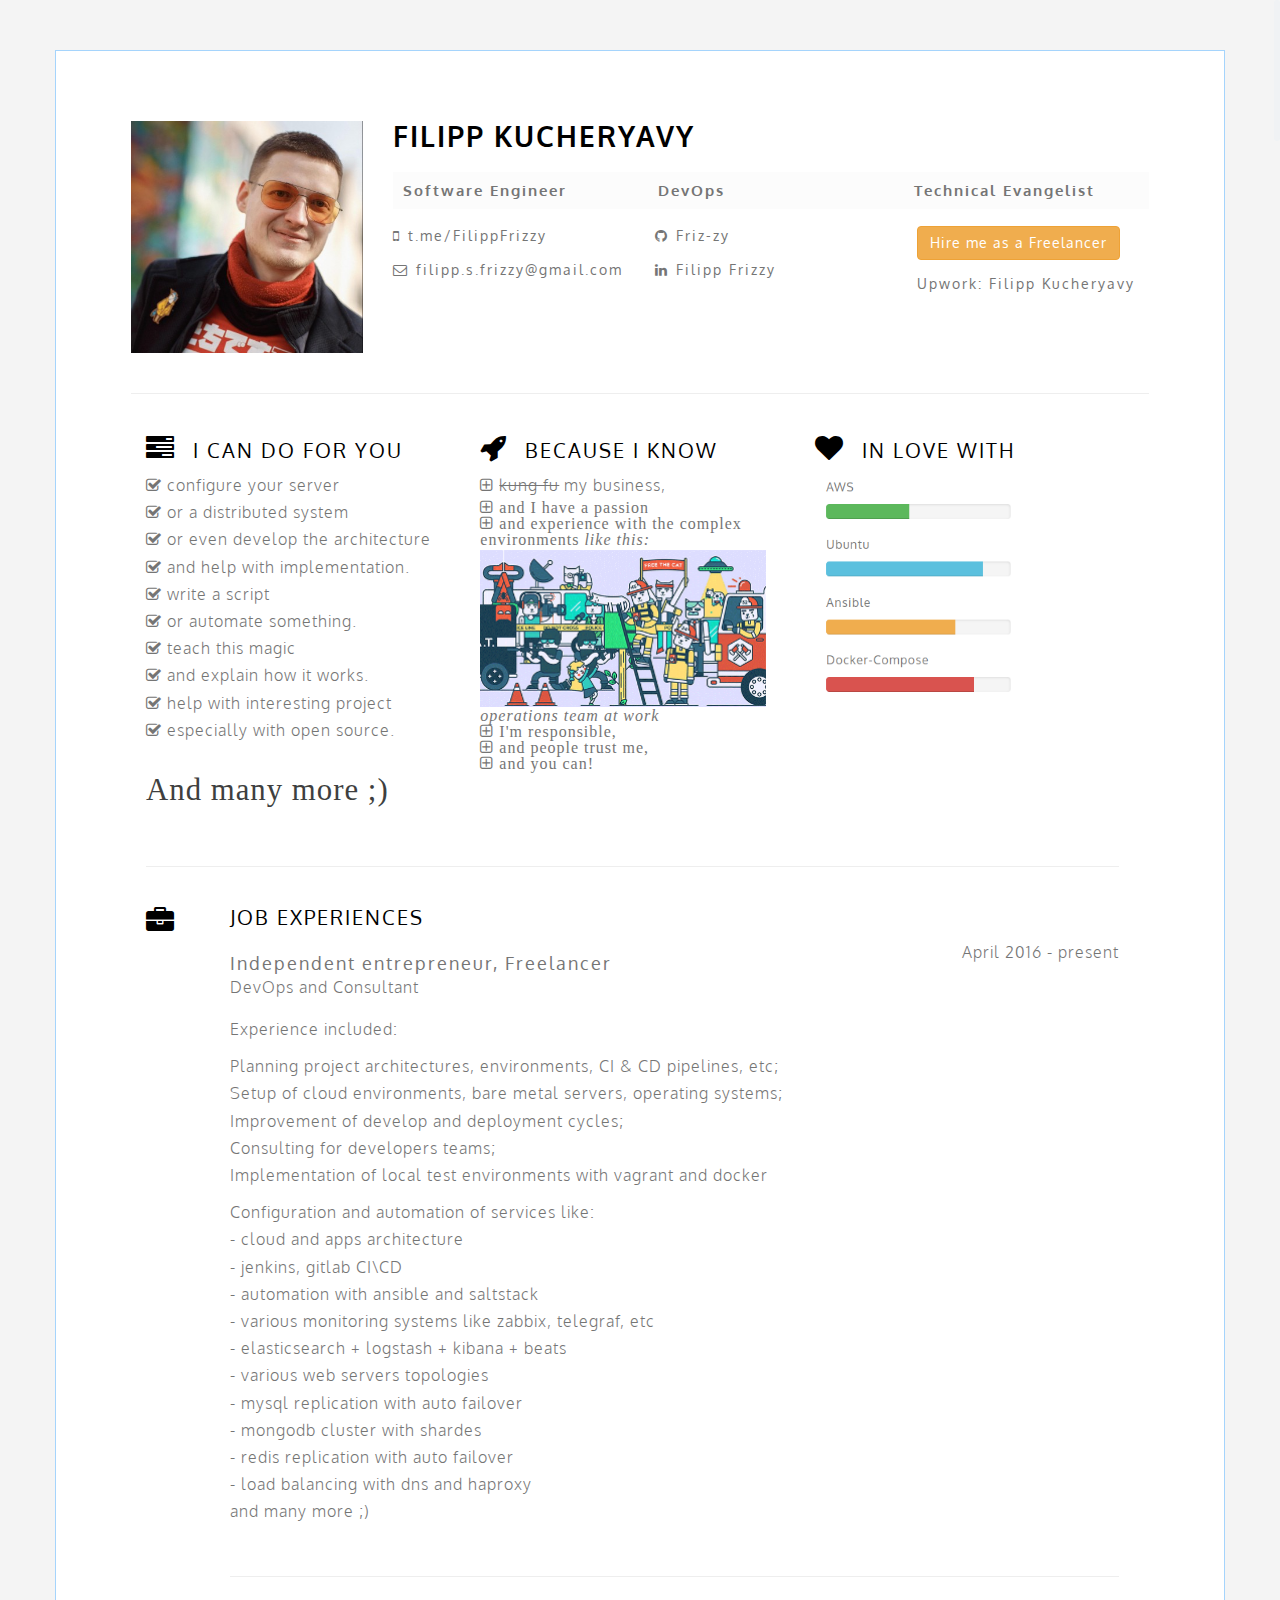
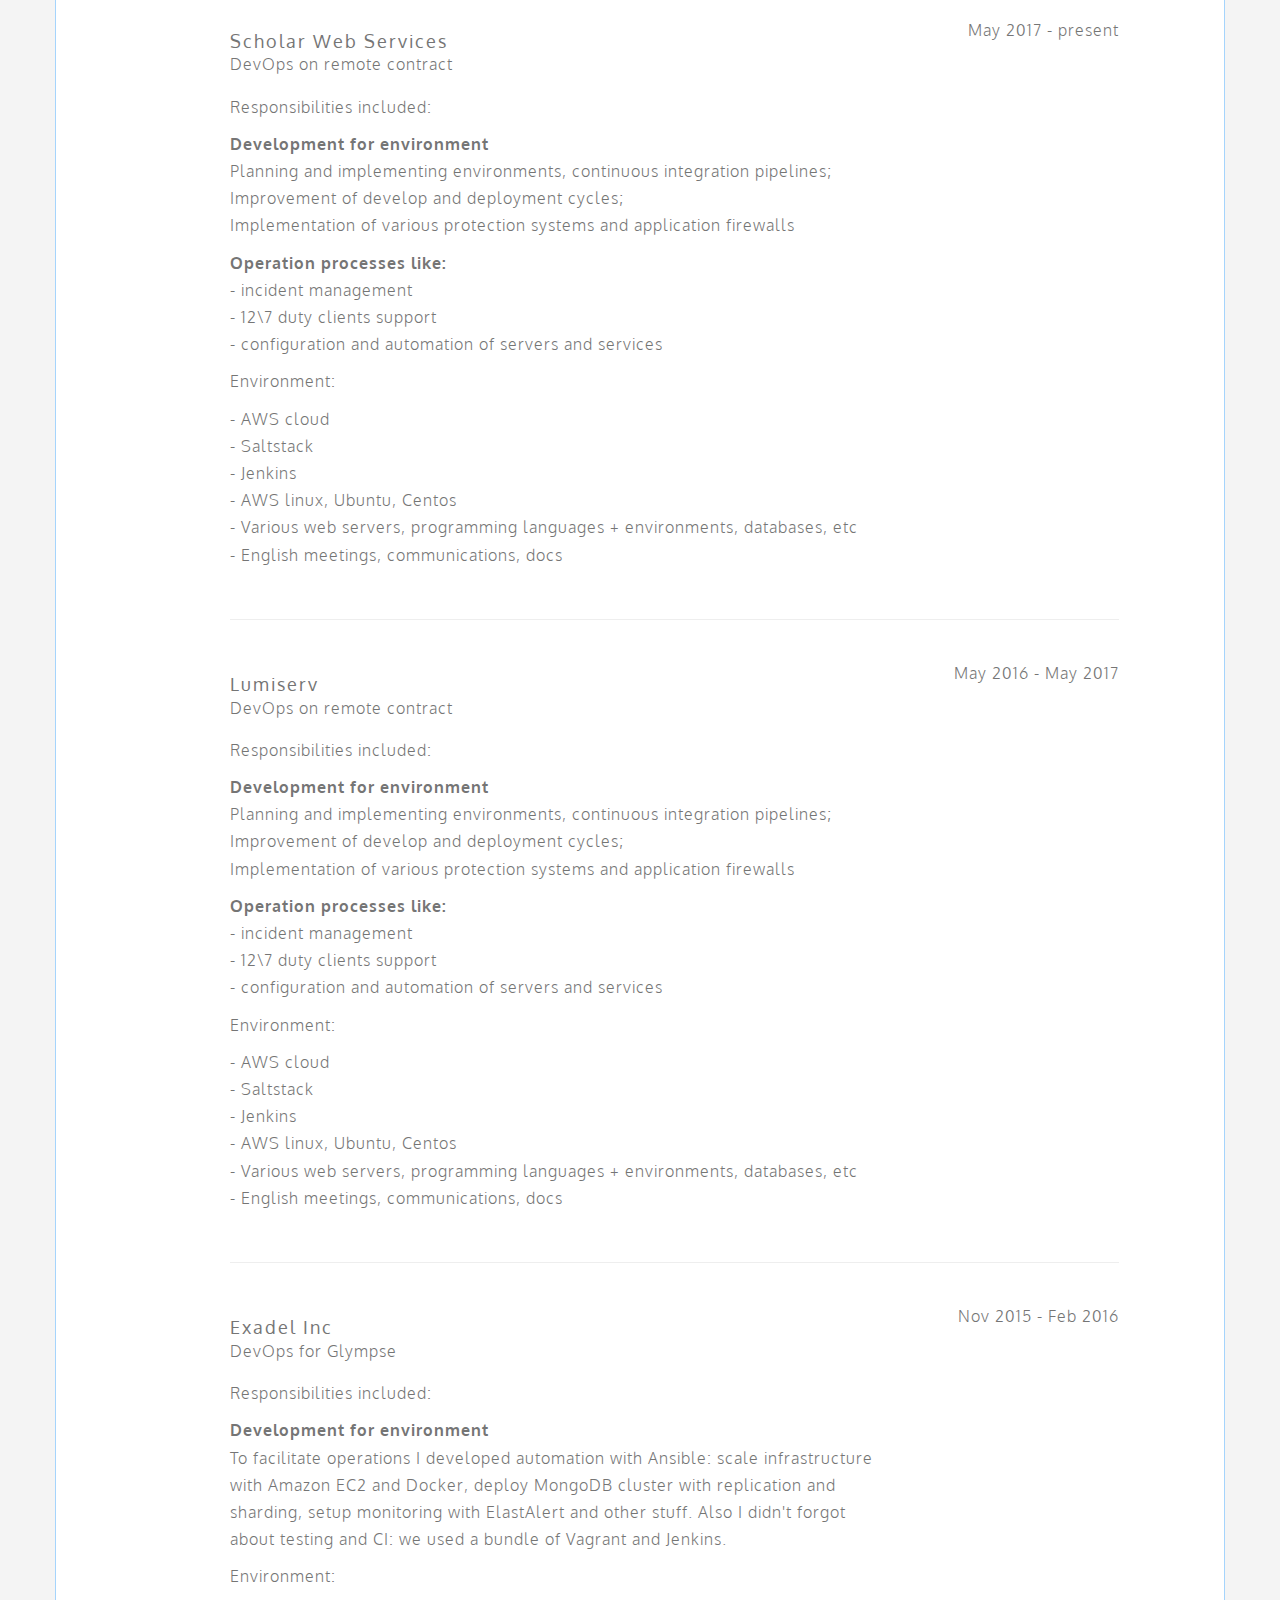
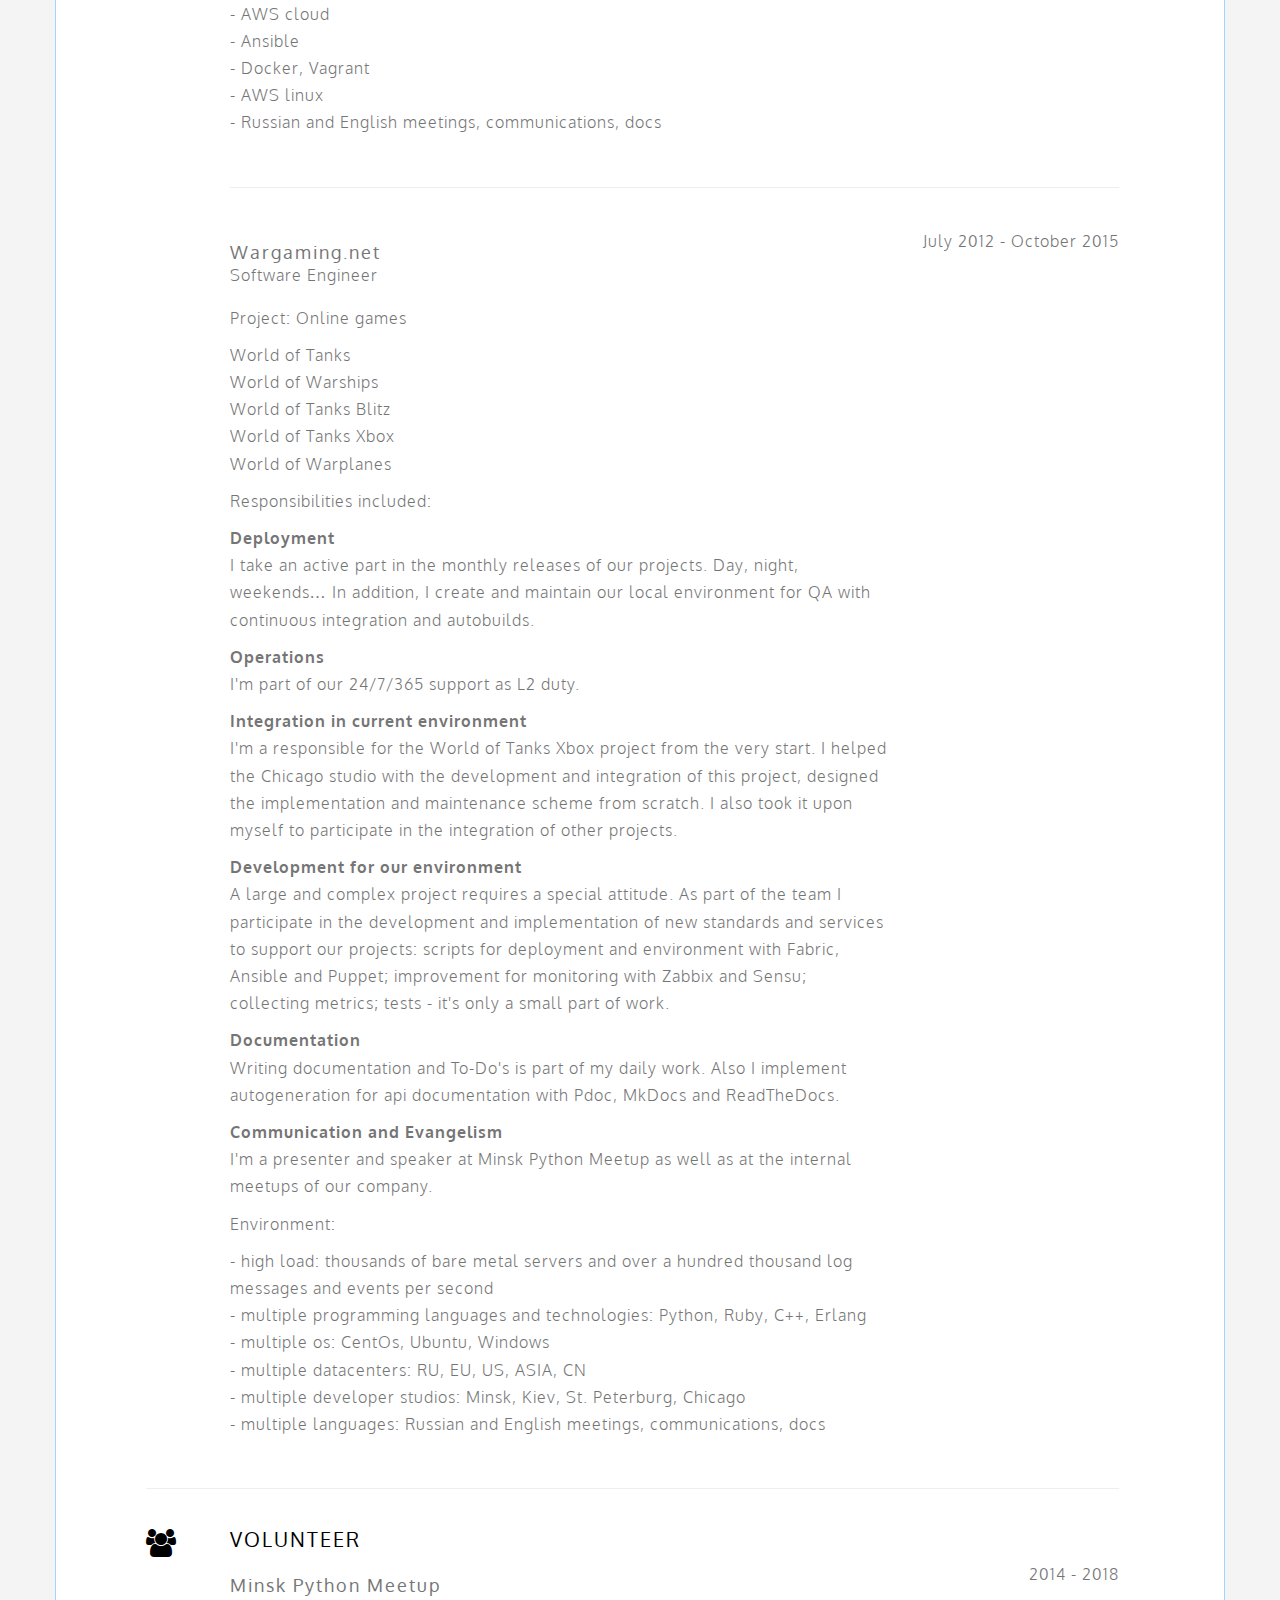
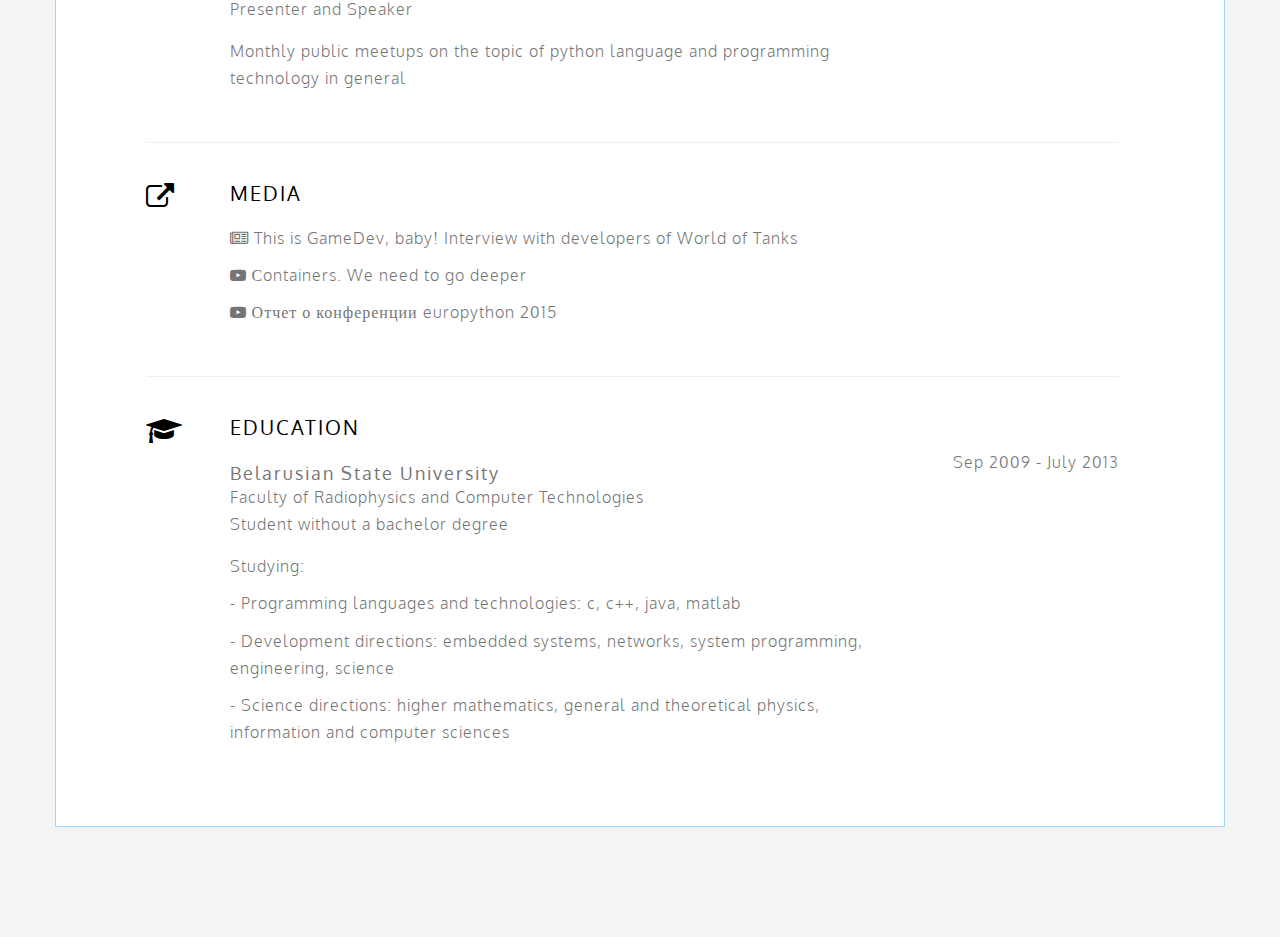
==== commit 58fab347: "update" ====
--- a/frizzy.info/pdf.html
+++ b/frizzy.info/pdf.html
@@ -10,7 +10,7 @@
     THEME INFO
     =========================== -->
     <meta name="description" content="Filipp Kucheryavy - DevOps - CV">
-    <meta name="keywords" content="devops, software engineer, python, ansible, ubuntu, Filipp Kucheryavy, Filipp Frizzy">
+    <meta name="keywords" content="devops, aws, ansible, ubuntu, Filipp Kucheryavy, Filipp Frizzy">
     <meta name="author" content="Filipp Kucheryavy">
 
     <!-- ===========================
@@ -80,18 +80,15 @@
                 <div class="row">
                     <div class="col-sm-4">
                         <ul class="list-unstyled">
-                            <li><span class="social fa fa-mobile-phone"></span>+375 25 904 8234
+                            <li><span class="social fa fa-mobile-phone"></span>t.me/FilippFrizzy
                             </li>
                             <li><span class="social fa fa-envelope-o"></span>filipp.s.frizzy@gmail.com
                             </li>
-                            <li><span class="social fa fa-skype"></span>filipp.frizzy
-                            </li>
                         </ul>
                     </div><!-- social 1st col end-->
 
                     <div class="col-sm-4">
                         <ul class="list-unstyled">
-                            <li><a class="btn btn-info">Explore me Now</a></li>
                             <li><span class="social fa fa-github"></span>Friz-zy
                             </li>
                             <li><span class="social fa fa-linkedin"></span>Filipp Frizzy
@@ -103,8 +100,6 @@
                         <ul class="list-unstyled">
                             <li><a class="btn btn-warning">Hire me as a Freelancer</a></li>
                             <li>Upwork: Filipp Kucheryavy
-                            </li>
-                            <li>Gratipay: Friz-zy
                             </li>
                         </ul>
                     </div><!-- social 3rd col end-->
@@ -188,13 +183,16 @@
                                 Implementation of local test environments with vagrant and docker
                                 </p>
                                 <p>Configuration and automation of services like:<br>
+                                - cloud and apps architecture<br>
+                                - jenkins, gitlab CI\CD<br>
+                                - automation with ansible and saltstack<br>
+                                - various monitoring systems like zabbix, telegraf, etc<br>
+                                - elasticsearch + logstash + kibana + beats<br>
                                 - various web servers topologies<br>
                                 - mysql replication with auto failover<br>
                                 - mongodb cluster with shardes<br>
                                 - redis replication with auto failover<br>
                                 - load balancing with dns and haproxy<br>
-                                - elasticsearch + logstash + kibana + beats<br>
-                                - various monitoring systems<br>
                                 and many more ;)
                                 </p>
                         </div>
@@ -383,7 +381,7 @@
                         </div>
 
                         <div class="year col-md-3">
-                            <p>August 2014 - present</p>
+                            <p>2014 - 2018</p>
                         </div>
                     </div><!--Volunteer 1 end-->
 
